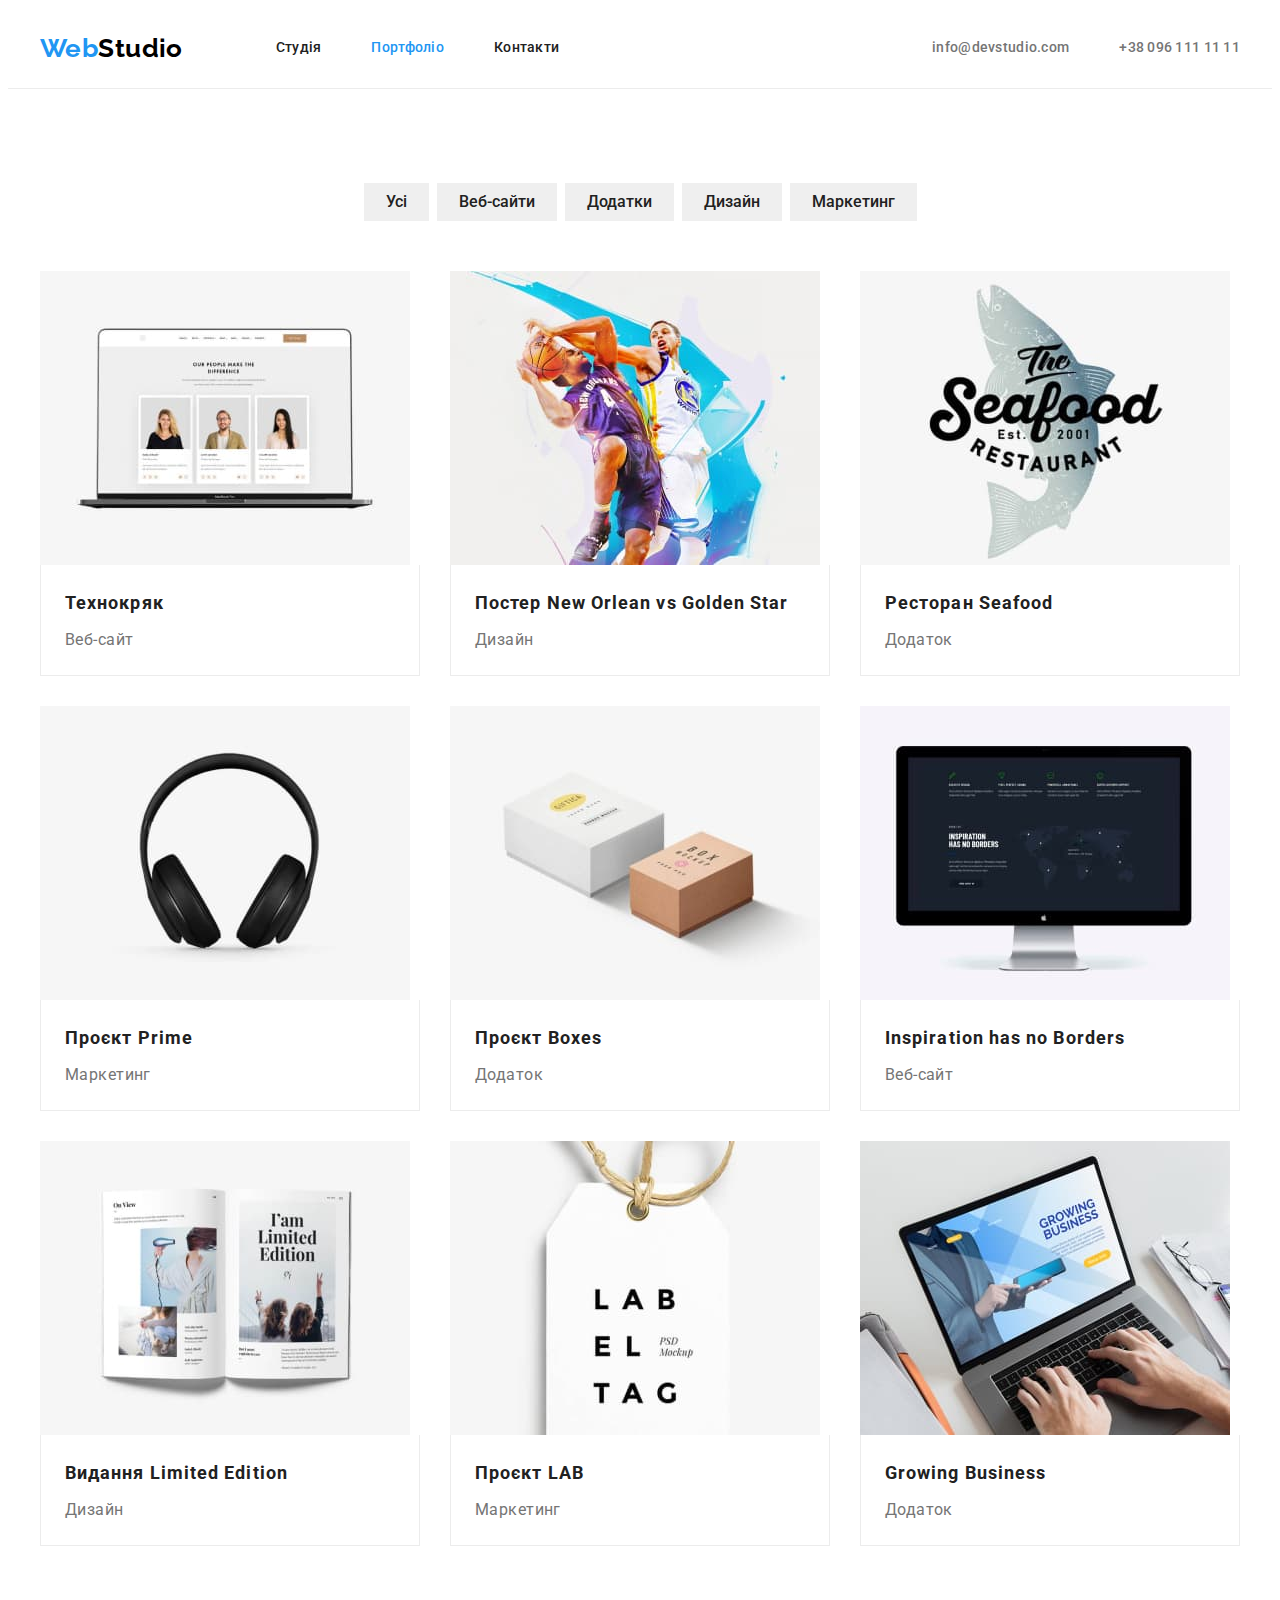
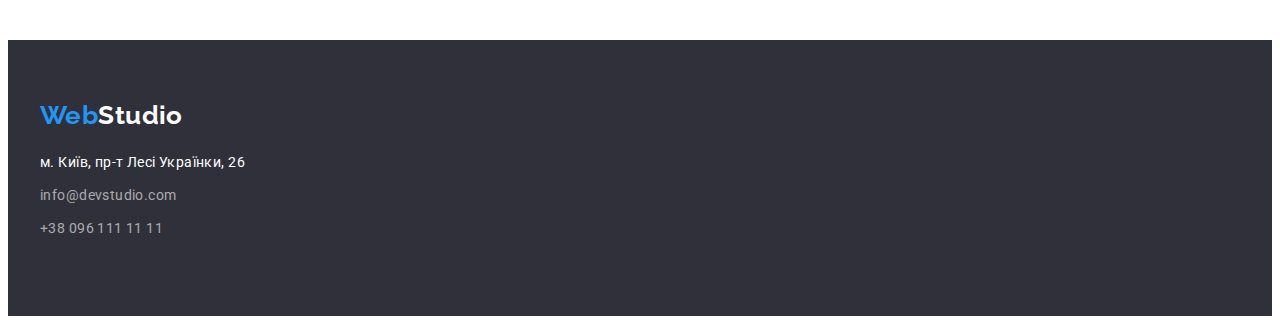
==== portfolio.html @ 0f4a8592 "додає файли попереднього проекту" ====
<!DOCTYPE html>
<html lang="uk">
  <head>
    <meta charset="UTF-8" />
    <meta http-equiv="X-UA-Compatible" content="IE=edge" />
    <meta name="viewport" content="width=device-width, initial-scale=1.0" />
    <title>Портфоліо</title>
    <link rel="preconnect" href="https://fonts.googleapis.com" />
    <link rel="preconnect" href="https://fonts.gstatic.com" crossorigin />
    <link
      href="https://fonts.googleapis.com/css2?family=Raleway:ital,wght@0,700;1,700&family=Roboto:wght@400;500;700;900&display=swap"
      rel="stylesheet"
    />
    <link
      rel="stylesheet"
      href="https://cdnjs.cloudflare.com/ajax/libs/modern-normalize/1.1.0/modern-normalize.min.css"
      integrity="sha512-wpPYUAdjBVSE4KJnH1VR1HeZfpl1ub8YT/NKx4PuQ5NmX2tKuGu6U/JRp5y+Y8XG2tV+wKQpNHVUX03MfMFn9Q=="
      crossorigin="anonymous"
      referrerpolicy="no-referrer"
    />
    <link rel="stylesheet" href="./css/styles.css" />
  </head>
  <body>
    <!-- HEADER -->
    <header class="headline">
      <div class="conteiner">
        <nav class="nav-logo">
          <a class="logo" href="./index.html"
            ><span class="logo-web">Web</span>Studio</a
          >
          <ul class="nav-head">
            <li>
              <a class="nav-stud" href="./index.html">Студія</a>
            </li>
            <li>
              <a class="nav-portf current" href="./portfolio.html">Портфоліо</a>
            </li>
            <li><a class="nav-cont" href="">Контакти</a></li>
          </ul>
        </nav>
        <ul class="contacts-head">
          <li>
            <a class="contacts-mailto" href="mailto:info@devstudio.com"
              >info@devstudio.com</a
            >
          </li>
          <li>
            <a class="contacts-tel" href="tel:+380961111111"
              >+38 096 111 11 11</a
            >
          </li>
        </ul>
      </div>
    </header>
    <!-- MAIN -->
    <main>
      <section class="section">
        <div class="conteiner">
          <h1 class="visually-hidden">Наші проекти</h1>
          <ul class="filter">
            <li class="filter-item">
              <button class="btn-projects" type="button">Усі</button>
            </li>
            <li class="filter-item">
              <button class="btn-projects" type="button">Веб-сайти</button>
            </li>
            <li class="filter-item">
              <button class="btn-projects" type="button">Додатки</button>
            </li>
            <li class="filter-item">
              <button class="btn-projects" type="button">Дизайн</button>
            </li>
            <li class="filter-item">
              <button class="btn-projects" type="button">Маркетинг</button>
            </li>
          </ul>
          <ul class="portfolio">
            <li class="portfolio-item">
              <img
                class="portfolio-img"
                src="./images/tehno.jpg"
                alt=""
                width="370"
                height="294"
              />
              <div class="portfolio-card">
                <h2 class="projects-head">Технокряк</h2>
                <p class="projects-text">Веб-сайт</p>
              </div>
            </li>
            <li class="portfolio-item">
              <img
                class="portfolio-img"
                src="./images/orlean.jpg"
                alt=""
                width="370"
                height="294"
              />
              <div class="portfolio-card">
                <h2 class="projects-head">Постер New Orlean vs Golden Star</h2>
                <p class="projects-text">Дизайн</p>
              </div>
            </li>
            <li class="portfolio-item">
              <img
                class="portfolio-img"
                src="./images/seafood.jpg"
                alt=""
                width="370"
                height="294"
              />
              <div class="portfolio-card">
                <h2 class="projects-head">Ресторан Seafood</h2>
                <p class="projects-text">Додаток</p>
              </div>
            </li>
            <li class="portfolio-item">
              <img
                class="portfolio-img"
                src="./images/prime.jpg"
                alt=""
                width="370"
                height="294"
              />
              <div class="portfolio-card">
                <h2 class="projects-head">Проєкт Prime</h2>
                <p class="projects-text">Маркетинг</p>
              </div>
            </li>
            <li class="portfolio-item">
              <img
                class="portfolio-img"
                src="./images/boxes.jpg"
                alt=""
                width="370"
                height="294"
              />
              <div class="portfolio-card">
                <h2 class="projects-head">Проєкт Boxes</h2>
                <p class="projects-text">Додаток</p>
              </div>
            </li>
            <li class="portfolio-item">
              <img
                class="portfolio-img"
                src="./images/borders.jpg"
                alt=""
                width="370"
                height="294"
              />
              <div class="portfolio-card">
                <h2 class="projects-head">Inspiration has no Borders</h2>
                <p class="projects-text">Веб-сайт</p>
              </div>
            </li>
            <li class="portfolio-item">
              <img
                class="portfolio-img"
                src="./images/limited.jpg"
                alt=""
                width="370"
                height="294"
              />
              <div class="portfolio-card">
                <h2 class="projects-head">Видання Limited Edition</h2>
                <p class="projects-text">Дизайн</p>
              </div>
            </li>
            <li class="portfolio-item">
              <img
                class="portfolio-img"
                src="./images/lab.jpg"
                alt=""
                width="370"
                height="294"
              />
              <div class="portfolio-card">
                <h2 class="projects-head">Проєкт LAB</h2>
                <p class="projects-text">Маркетинг</p>
              </div>
            </li>
            <li class="portfolio-item">
              <img
                class="portfolio-img"
                src="./images/growing.jpg"
                alt=""
                width="370"
                height="294"
              />
              <div class="portfolio-card">
                <h2 class="projects-head">Growing Business</h2>
                <p class="projects-text">Додаток</p>
              </div>
            </li>
          </ul>
        </div>
      </section>
    </main>
    <!-- FOOTER  -->
    <footer class="footer-line">
      <div class="conteiner">
        <a class="logo-footer" href="./index.html"
          ><span class="logo-web">Web</span>Studio</a
        >
        <address>
          <ul class="adres">
            <li class="adres-geo">м. Київ, пр-т Лесі Українки, 26</li>
            <li class="adres-mail">
              <a class="adres-mailto" href="mailto:info@devstudio.com"
                >info@devstudio.com</a
              >
            </li>
            <li class="adres-mytel">
              <a class="adres-tel" href="tel:+380961111111"
                >+38 096 111 11 11</a
              >
            </li>
          </ul>
        </address>
      </div>
    </footer>
  </body>
</html>
---- css/styles.css ----
/* ПАЛІТРА */
/* колір основного тексту: #212121  */
/* колір додаткового тексту: #757575 */
/* колір герої, футер(адреса+лого текст): #FFFFFF */
/* колір лого веб, ховер+фокус: #2196F3 */
/* колір лого текст хедер: #000000 */
/* інші кольори: white; #ECECEC; rgba(0, 0, 0, 0.15);
   #188CE8; #F5F4FA; rgba(0, 0, 0, 0.12); rgba(0, 0, 0, 0.14);
   rgba(0, 0, 0, 0.2); #2F303A; rgba(255, 255, 255, 0.6); rgba(0, 0, 0, 0.1);
   #EEEEEE; rgba(0, 0, 0, 0.08);*/

:root {
  --text-color: #212121;
  --additional-text: #757575;
  --hero-footer: #ffffff;
  --web-hover-fokus: #2196f3;
  --color-logo-hed: #000000;
  --body-background-color: white;
  --headline-border-bottom: #ececec;
  --hero-footer-background: #2f303a;
  --caption-btn-box-sadow: rgba(0, 0, 0, 0.15);
  --caption-btn-h-f: #188ce8;
  --team-background: #f5f4fa;
  --team-bth-p-box-shadow: rgba(0, 0, 0, 0.12);
  --team-box-shadow-two: rgba(0, 0, 0, 0.14);
  --team-box-shadow-three: rgba(0, 0, 0, 0.2);
  --adres-m-t-color: rgba(255, 255, 255, 0.6);
  --btn-p-box-shadow-one: rgba(0, 0, 0, 0.1);
  --btn-p-box-shadow-two: rgba(0, 0, 0, 0.08);
  --container-project-border: #eeeeee;
  --ul-class-gap: 30px;
  --filter-gap: 8px;
}
/* HIDDEN */
.visually-hidden {
  position: absolute;
  white-space: nowrap;
  width: 1px;
  height: 1px;
  overflow: hidden;
  border: 0;
  padding: 0;
  clip: rect(0 0 0 0);
  clip-path: inset(50%);
  margin: -1px;
}
/* INDEX */
body {
  font-family: "Roboto", "Raleway", sans-serif;
  color: var(--text-color);
  background-color: var(--body-background-color);
  font-size: 14px;
  letter-spacing: 0.03em;
}
.conteiner {
  width: 1200px;
  padding-right: 15px;
  padding-left: 15px;
  margin-right: auto;
  margin-left: auto;
}
.section {
  padding: 94px 0;
}
h1,
h2,
h3,
p {
  margin: 0;
}
img {
  display: block;
  max-width: 100%;
  height: auto;
}
a {
  text-decoration: none;
}
ul {
  list-style-type: none;
}
address {
  font-style: normal;
}
/* HEADER */
.logo {
  font-family: "Raleway";
  font-weight: 700;
  font-size: 26px;
  line-height: 1.19;
  color: var(--color-logo-hed);
  margin-right: 93px;
}
.logo-web {
  font-family: "Raleway";
  font-weight: 700;
  font-size: 26px;
  line-height: 1.19px;
  color: var(--web-hover-fokus);
}
.headline .conteiner {
  display: flex;
  align-content: center;
}
.nav-logo {
  display: flex;
  justify-content: flex-start;
  align-items: center;
}
.nav-head {
  display: flex;
  margin-top: 0;
  margin-bottom: 0;
  padding-left: 0;
}
.nav-head li:not(:first-child) {
  margin-left: 50px;
}
.contacts-head {
  display: flex;
  margin-left: auto;
  margin-top: 0;
  margin-bottom: 0;
  padding-left: 0;
}
.contacts-head li:not(:first-child) {
  margin-left: 50px;
}
.nav-stud,
.nav-portf,
.nav-cont {
  display: block;
  font-weight: 500;
  line-height: 1.14;
  letter-spacing: 0.02em;
  color: var(--text-color);
  padding: 32px 0;
}
.nav-stud:hover,
.nav-stud:focus {
  color: var(--web-hover-fokus);
}
.nav-portf:hover,
.nav-portf:focus {
  color: var(--web-hover-fokus);
}
.nav-cont:hover,
.nav-cont:focus {
  color: var(--web-hover-fokus);
}
.nav-head .current {
  color: var(--web-hover-fokus);
}

.contacts-mailto {
  display: block;
  font-weight: 500;
  line-height: 1.14;
  letter-spacing: 0.02em;
  color: var(--additional-text);
  padding: 32px 0;
}
.contacts-mailto:hover,
.contacts-mailto:focus {
  color: var(--web-hover-fokus);
}
.contacts-tel {
  display: block;
  font-weight: 500;
  line-height: 1.14;
  letter-spacing: 0.02em;
  color: var(--additional-text);
  padding: 32px 0;
}
.contacts-tel:hover,
.contacts-tel:focus {
  color: var(--web-hover-fokus);
}
.headline {
  border-bottom: 1px solid var(--headline-border-bottom);
}
/* MAIN */
/* HERO */
.hero {
  background: var(--hero-footer-background);
  text-align: center;
  padding: 200px 0;
}
.title-hero {
  font-weight: 900;
  font-size: 44px;
  line-height: 1.36;
  letter-spacing: 0.06em;
  text-transform: uppercase;
  color: var(--hero-footer);
  margin-bottom: 30px;
}
.caption-btn {
  padding: 10px 32px;
  font-family: "Roboto";
  font-weight: 700;
  font-size: 16px;
  line-height: 1.88;
  letter-spacing: 0.06em;
  color: var(--hero-footer);
  background: var(--caption-btn-h-f);
  box-shadow: 0px 4px 4px var(--caption-btn-box-sadow);
  border-radius: 4px;
  cursor: pointer;
  border: none;
}
.caption-btn:hover,
.caption-btn:focus {
  background: var(--web-hover-fokus);
}
/* OFFER */
.conteiner .offer {
  display: flex;
  margin: 0;
  padding: 0;
  list-style: none;
  margin-left: calc(-1 * var(--ul-class-gap));
}
.offer-item {
  flex-basis: calc(100% / 4 - var(--ul-class-gap));
  margin-left: var(--ul-class-gap);
}

.offer-title {
  font-weight: 700;
  font-size: 16px;
  line-height: 1.14;
  text-transform: uppercase;
  color: var(--text-color);
  margin-bottom: 10px;
}
.offer-text {
  line-height: 1.71;
  color: var(--additional-text);
}
/* JOB */
.job {
  padding-top: 0;
}
.job-title {
  font-weight: 700;
  font-size: 36px;
  line-height: 1.17;
  text-align: center;
  color: var(--text-color);
  margin-bottom: 50px;
}
.job-box {
  display: flex;
  justify-content: space-around;
  margin: 0;
  padding: 0;
  list-style: none;
  margin-left: calc(-1 * var(--ul-class-gap));
}
.job-box li {
  flex-basis: calc(100% / 3 - var(--ul-class-gap));
  margin-left: var(--ul-class-gap);
}
/* TEAM */
.team {
  background: var(--team-background);
}
.team-conteiner {
  display: flex;
  margin: 0;
  padding: 0;
  list-style: none;
  margin-left: calc(-1 * var(--ul-class-gap));
}
.team-conteiner li {
  flex-basis: calc(100% / 4 - var(--ul-class-gap));
  margin-left: var(--ul-class-gap);
}

.team-box {
  background: var(--hero-footer);
  box-shadow: 0px 1px 3px var(--team-bth-p-box-shadow),
    0px 1px 1px var(--team-box-shadow-two),
    0px 2px 1px var(--team-box-shadow-three);
  border-radius: 0px 0px 4px 4px;
}
.team-box img {
  margin-bottom: 30px;
}
.team-title {
  font-weight: 700;
  font-size: 36px;
  line-height: 1.17;
  text-align: center;
  color: var(--text-color);
  margin-bottom: 50px;
}
.team-cap {
  font-weight: 500;
  font-size: 16px;
  line-height: 1.36;
  text-align: center;
  color: var(--text-color);
  margin-bottom: 10px;
}
.team-text {
  font-size: 16px;
  line-height: 1.36;
  text-align: center;
  color: var(--additional-text);
  padding-bottom: 30px;
}
/* FOOTER */
footer {
  background: var(--hero-footer-background);
}
.logo-footer {
  display: block;
  font-family: "Raleway";
  font-weight: 700;
  font-size: 26px;
  line-height: 1.19;
  color: var(--hero-footer);
  padding-top: 60px;
  margin-bottom: 20px;
}
.adres-geo {
  line-height: 1.71;
  color: var(--hero-footer);
  margin-bottom: 9px;
}
.adres {
  padding-left: 0;
}
.adres-geo:hover,
.adres-geo:focus {
  color: var(--web-hover-fokus);
}
.adres-mailto {
  line-height: 1.71;
  color: var(--adres-m-t-color);
}
.adres-mail {
  margin-bottom: 9px;
}
.adres-mailto:hover,
.adres-mailto:focus {
  color: var(--web-hover-fokus);
}
.adres-tel {
  line-height: 1.71;
  color: var(--adres-m-t-color);
}
.adres-tel:hover,
.adres-tel:focus {
  color: var(--web-hover-fokus);
}
.adres-mytel {
  padding-bottom: 60px;
}
.footer-line {
  border-bottom: 1px solid var(--hero-footer-background);
}
/* PORTFOLIO */
/* PROJECTS */
.btn-projects {
  padding: 6px 22px;
  font-family: "Roboto";
  font-weight: 500;
  font-size: 16px;
  line-height: 1.63;
  text-align: center;
  color: var(--text-color);
  cursor: pointer;
  border: transparent;
}
.btn-projects:hover,
.btn-projects:focus {
  background: var(--web-hover-fokus);
  box-shadow: 0px 3px 1px var(--btn-p-box-shadow-one),
    0px 1px 2px var(--btn-p-box-shadow-two),
    0px 2px 2px var(--team-bth-p-box-shadow);
  border-radius: 4px;
  color: var(--hero-footer);
}
.filter {
  display: flex;
  justify-content: center;
  margin: 0;
  padding: 0;
  list-style: none;
  margin-left: calc(-1 * var(--filter-gap));
}
.filter-item {
  margin-left: var(--filter-gap);
  margin-bottom: 50px;
}

.portfolio {
  display: flex;
  flex-wrap: wrap;
  margin: 0;
  padding: 0;
  list-style: none;
  margin-left: calc(-1 * var(--ul-class-gap));
  margin-bottom: calc(-1 * var(--ul-class-gap));
}

.portfolio-item {
  flex-basis: calc(100% / 3 - var(--ul-class-gap));
  margin-left: var(--ul-class-gap);
  margin-bottom: var(--ul-class-gap);
  align-content: center;
}

.portfolio-card {
  padding: 20px 24px 0 24px;
  border-right: 1px solid var(--headline-border-bottom);
  border-bottom: 1px solid var(--headline-border-bottom);
  border-left: 1px solid var(--headline-border-bottom);
}
.projects-head {
  font-weight: 700;
  font-size: 18px;
  line-height: 2;
  letter-spacing: 0.06em;
  color: var(--text-color);
  margin-bottom: 4px;
}
.projects-text {
  font-size: 16px;
  line-height: 1.88;
  color: var(--additional-text);
  padding-bottom: 20px;
}
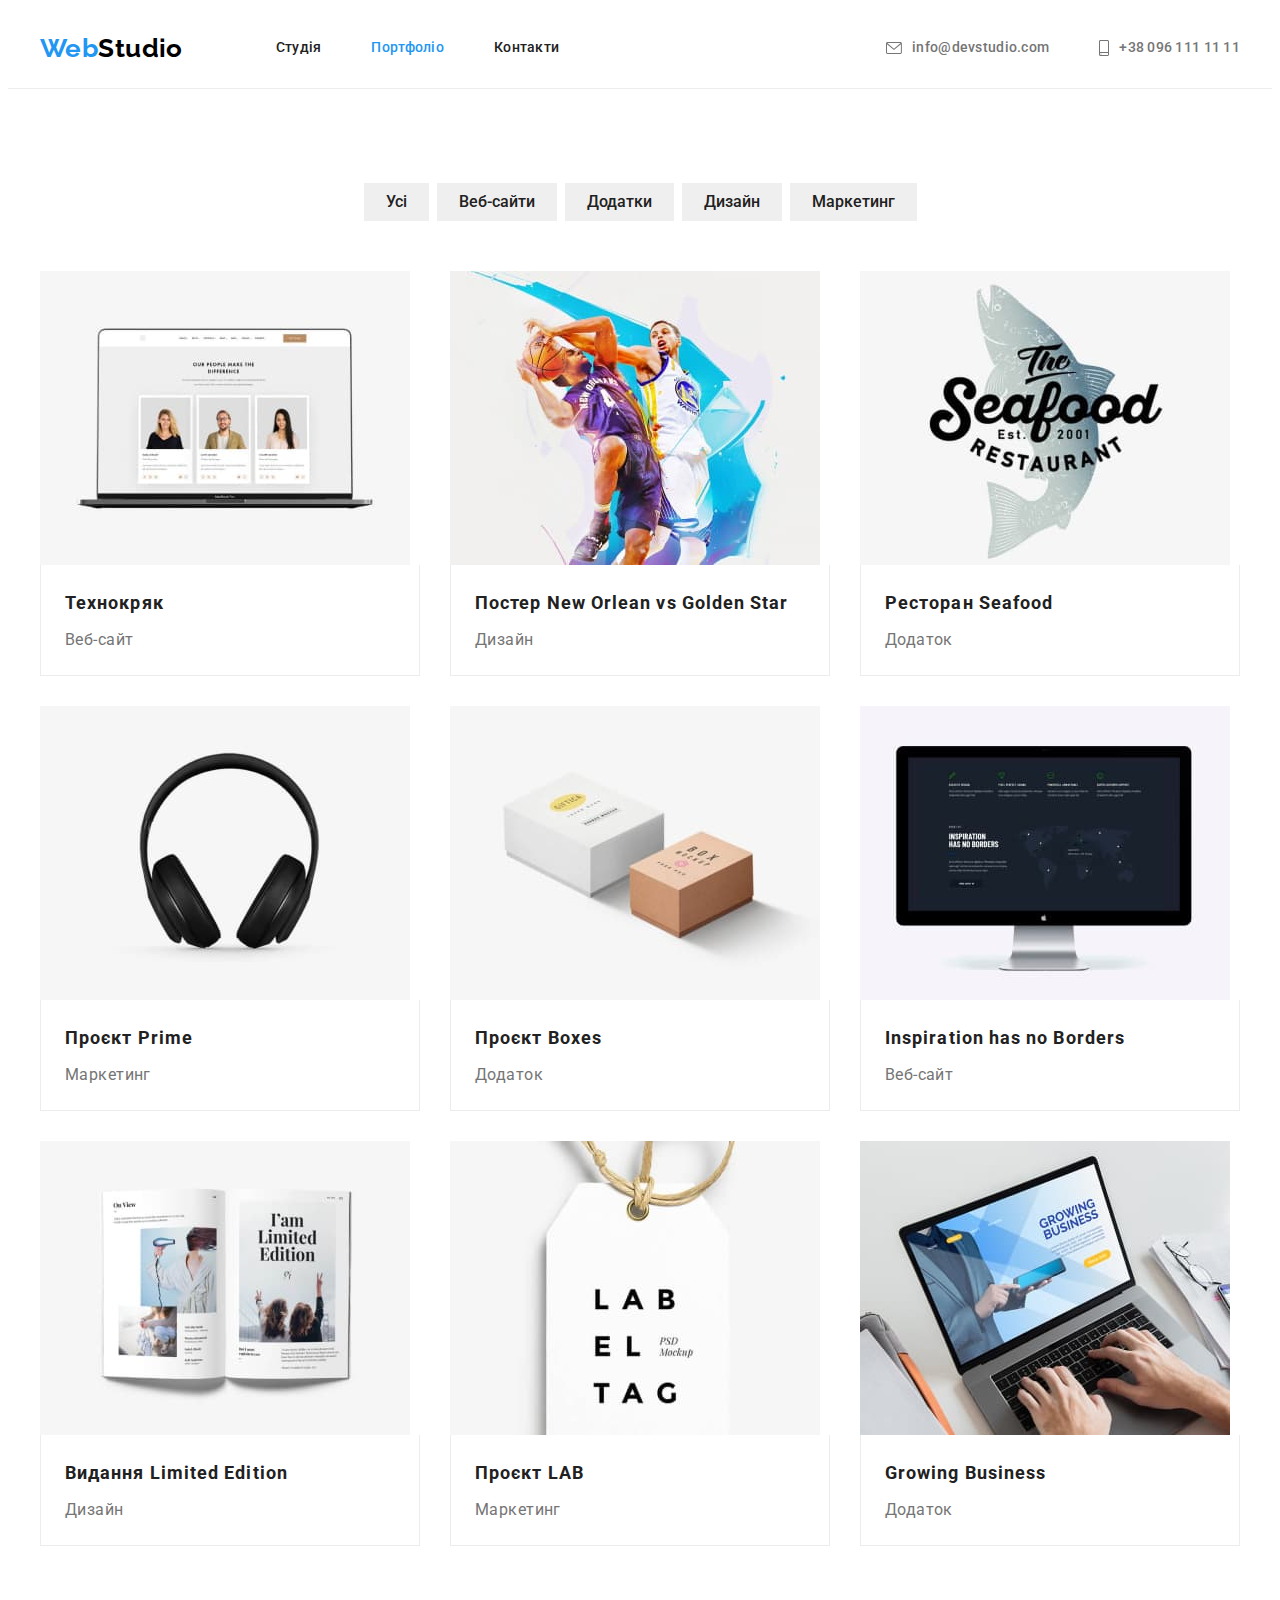
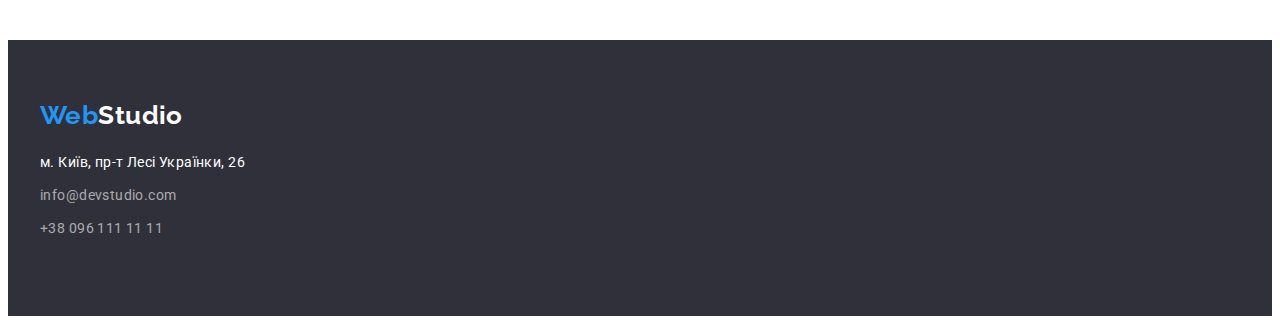
==== commit 2d527918: "додає розділи у мейн і футер" ====
--- a/portfolio.html
+++ b/portfolio.html
@@ -40,14 +40,24 @@
         </nav>
         <ul class="contacts-head">
           <li>
-            <a class="contacts-mailto" href="mailto:info@devstudio.com"
-              >info@devstudio.com</a
-            >
+            <div class="contacts-icon">
+              <svg class="svg-icon" width="16" height="12">
+                <use href="./images/icons.svg#envelope"></use>
+              </svg>
+              <a class="contacts-mailto" href="mailto:info@devstudio.com"
+                >info@devstudio.com</a
+              >
+            </div>
           </li>
           <li>
-            <a class="contacts-tel" href="tel:+380961111111"
-              >+38 096 111 11 11</a
-            >
+            <div class="contacts-icon">
+              <svg class="svg-icon" width="10" height="16">
+                <use href="./images/icons.svg#smartphone"></use>
+              </svg>
+              <a class="contacts-tel" href="tel:+380961111111"
+                >+38 096 111 11 11</a
+              >
+            </div>
           </li>
         </ul>
       </div>
--- a/css/styles.css
+++ b/css/styles.css
@@ -126,6 +126,20 @@
 .contacts-head li:not(:first-child) {
   margin-left: 50px;
 }
+.contacts-icon {
+  display: flex;
+  align-items: center;
+  margin-top: 0;
+  margin-bottom: 0;
+  padding-left: 0;
+}
+.svg-icon {
+  fill: #757575;
+}
+/* .svg-icon:hover,
+.svg-icon:focus {
+  fill: #2196F3;;
+}  не работает!!!!!!!!!!!!!!!!!!!!!!!!!!!!!!!!!*/
 .nav-stud,
 .nav-portf,
 .nav-cont {
@@ -154,11 +168,13 @@
 
 .contacts-mailto {
   display: block;
+  align-self: center;
   font-weight: 500;
   line-height: 1.14;
   letter-spacing: 0.02em;
   color: var(--additional-text);
   padding: 32px 0;
+  margin-left: 10px;
 }
 .contacts-mailto:hover,
 .contacts-mailto:focus {
@@ -166,11 +182,13 @@
 }
 .contacts-tel {
   display: block;
+  align-self: center;
   font-weight: 500;
   line-height: 1.14;
   letter-spacing: 0.02em;
   color: var(--additional-text);
   padding: 32px 0;
+  margin-left: 10px;
 }
 .contacts-tel:hover,
 .contacts-tel:focus {
@@ -182,10 +200,19 @@
 /* MAIN */
 /* HERO */
 .hero {
-  background: var(--hero-footer-background);
+  width: 1600px;
+  margin-right: auto;
+  margin-left: auto;
+  background-image: linear-gradient(
+      rgba(47, 48, 58, 0.4),
+      rgba(47, 48, 58, 0.4)
+    ),
+    url(../images/bghero.jpeg);
+  background-repeat: no-repeat;
   text-align: center;
   padding: 200px 0;
 }
+
 .title-hero {
   font-weight: 900;
   font-size: 44px;
@@ -311,6 +338,10 @@
   color: var(--additional-text);
   padding-bottom: 30px;
 }
+/* clients */
+
+
+
 /* FOOTER */
 footer {
   background: var(--hero-footer-background);
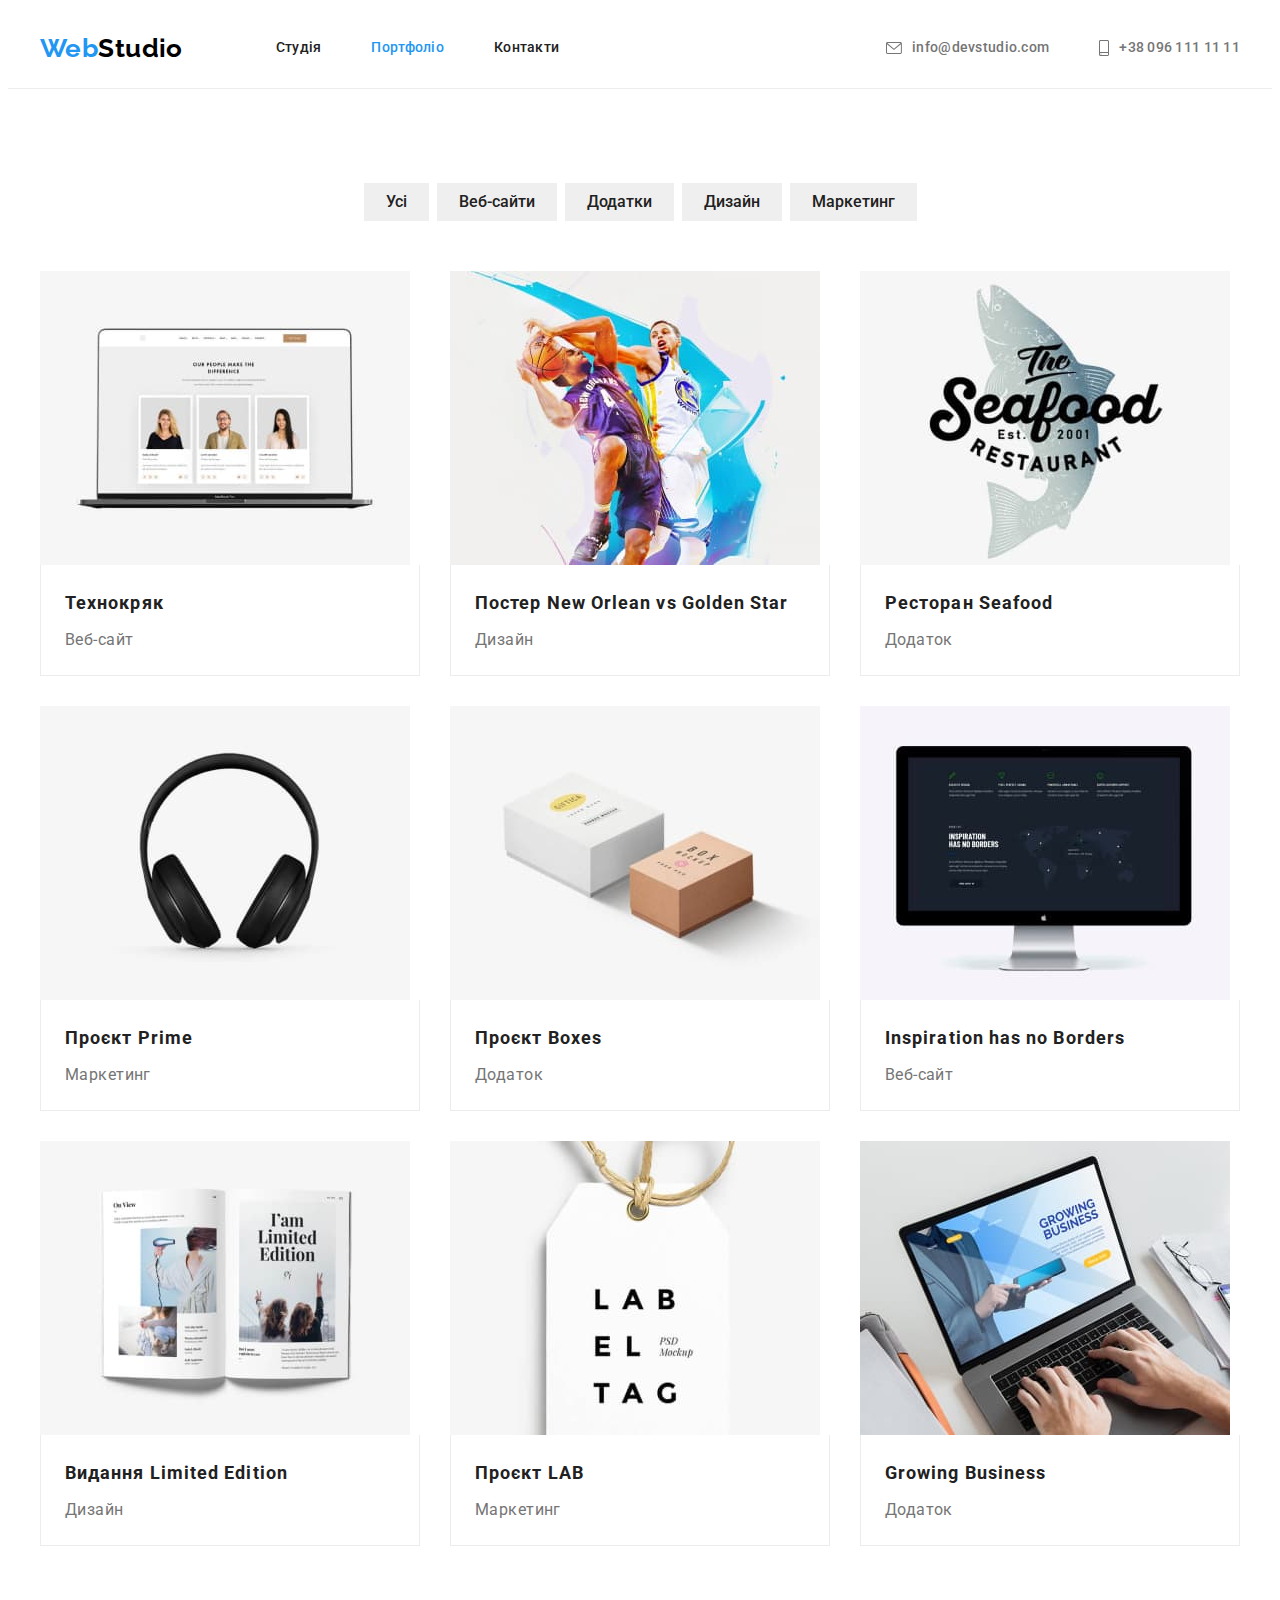
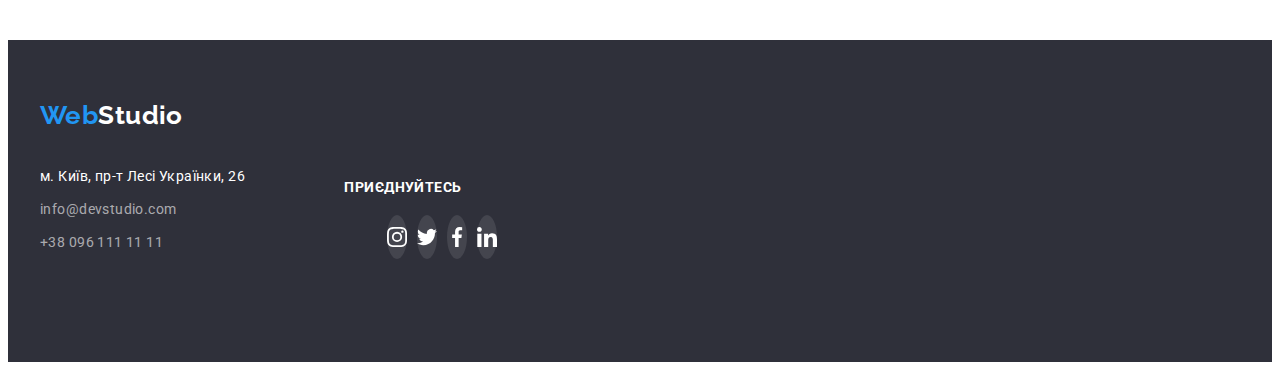
==== commit cb8f6f0e: "додає стилі портфоліо" ====
--- a/portfolio.html
+++ b/portfolio.html
@@ -84,123 +84,144 @@
               <button class="btn-projects" type="button">Маркетинг</button>
             </li>
           </ul>
+
           <ul class="portfolio">
             <li class="portfolio-item">
-              <img
-                class="portfolio-img"
-                src="./images/tehno.jpg"
-                alt=""
-                width="370"
-                height="294"
-              />
-              <div class="portfolio-card">
-                <h2 class="projects-head">Технокряк</h2>
-                <p class="projects-text">Веб-сайт</p>
-              </div>
-            </li>
-            <li class="portfolio-item">
-              <img
-                class="portfolio-img"
-                src="./images/orlean.jpg"
-                alt=""
-                width="370"
-                height="294"
-              />
-              <div class="portfolio-card">
-                <h2 class="projects-head">Постер New Orlean vs Golden Star</h2>
-                <p class="projects-text">Дизайн</p>
-              </div>
-            </li>
-            <li class="portfolio-item">
-              <img
-                class="portfolio-img"
-                src="./images/seafood.jpg"
-                alt=""
-                width="370"
-                height="294"
-              />
-              <div class="portfolio-card">
-                <h2 class="projects-head">Ресторан Seafood</h2>
-                <p class="projects-text">Додаток</p>
-              </div>
-            </li>
-            <li class="portfolio-item">
-              <img
-                class="portfolio-img"
-                src="./images/prime.jpg"
-                alt=""
-                width="370"
-                height="294"
-              />
-              <div class="portfolio-card">
-                <h2 class="projects-head">Проєкт Prime</h2>
-                <p class="projects-text">Маркетинг</p>
-              </div>
-            </li>
-            <li class="portfolio-item">
-              <img
-                class="portfolio-img"
-                src="./images/boxes.jpg"
-                alt=""
-                width="370"
-                height="294"
-              />
-              <div class="portfolio-card">
-                <h2 class="projects-head">Проєкт Boxes</h2>
-                <p class="projects-text">Додаток</p>
-              </div>
-            </li>
-            <li class="portfolio-item">
-              <img
-                class="portfolio-img"
-                src="./images/borders.jpg"
-                alt=""
-                width="370"
-                height="294"
-              />
-              <div class="portfolio-card">
-                <h2 class="projects-head">Inspiration has no Borders</h2>
-                <p class="projects-text">Веб-сайт</p>
-              </div>
-            </li>
-            <li class="portfolio-item">
-              <img
-                class="portfolio-img"
-                src="./images/limited.jpg"
-                alt=""
-                width="370"
-                height="294"
-              />
-              <div class="portfolio-card">
-                <h2 class="projects-head">Видання Limited Edition</h2>
-                <p class="projects-text">Дизайн</p>
-              </div>
-            </li>
-            <li class="portfolio-item">
-              <img
-                class="portfolio-img"
-                src="./images/lab.jpg"
-                alt=""
-                width="370"
-                height="294"
-              />
-              <div class="portfolio-card">
-                <h2 class="projects-head">Проєкт LAB</h2>
-                <p class="projects-text">Маркетинг</p>
-              </div>
-            </li>
-            <li class="portfolio-item">
-              <img
-                class="portfolio-img"
-                src="./images/growing.jpg"
-                alt=""
-                width="370"
-                height="294"
-              />
-              <div class="portfolio-card">
-                <h2 class="projects-head">Growing Business</h2>
-                <p class="projects-text">Додаток</p>
-              </div>
+              <a class="portfolio-link" href=""
+                ><img
+                  class="portfolio-img"
+                  src="./images/tehno.jpg"
+                  alt=""
+                  width="370"
+                  height="294"
+                />
+                <div class="portfolio-card">
+                  <h2 class="projects-head">Технокряк</h2>
+                  <p class="projects-text">Веб-сайт</p>
+                </div>
+              </a>
+            </li>
+            <li class="portfolio-item">
+              <a class="portfolio-link" href="">
+                <img
+                  class="portfolio-img"
+                  src="./images/orlean.jpg"
+                  alt=""
+                  width="370"
+                  height="294"
+                />
+                <div class="portfolio-card">
+                  <h2 class="projects-head">
+                    Постер New Orlean vs Golden Star
+                  </h2>
+                  <p class="projects-text">Дизайн</p>
+                </div>
+              </a>
+            </li>
+            <li class="portfolio-item">
+              <a class="portfolio-link" href="">
+                <img
+                  class="portfolio-img"
+                  src="./images/seafood.jpg"
+                  alt=""
+                  width="370"
+                  height="294"
+                />
+                <div class="portfolio-card">
+                  <h2 class="projects-head">Ресторан Seafood</h2>
+                  <p class="projects-text">Додаток</p>
+                </div></a
+              >
+            </li>
+            <li class="portfolio-item">
+              <a class="portfolio-link" href="">
+                <img
+                  class="portfolio-img"
+                  src="./images/prime.jpg"
+                  alt=""
+                  width="370"
+                  height="294"
+                />
+                <div class="portfolio-card">
+                  <h2 class="projects-head">Проєкт Prime</h2>
+                  <p class="projects-text">Маркетинг</p>
+                </div></a
+              >
+            </li>
+            <li class="portfolio-item">
+              <a class="portfolio-link" href="">
+                <img
+                  class="portfolio-img"
+                  src="./images/boxes.jpg"
+                  alt=""
+                  width="370"
+                  height="294"
+                />
+                <div class="portfolio-card">
+                  <h2 class="projects-head">Проєкт Boxes</h2>
+                  <p class="projects-text">Додаток</p>
+                </div></a
+              >
+            </li>
+            <li class="portfolio-item">
+              <a class="portfolio-link" href="">
+                <img
+                  class="portfolio-img"
+                  src="./images/borders.jpg"
+                  alt=""
+                  width="370"
+                  height="294"
+                />
+                <div class="portfolio-card">
+                  <h2 class="projects-head">Inspiration has no Borders</h2>
+                  <p class="projects-text">Веб-сайт</p>
+                </div></a
+              >
+            </li>
+            <li class="portfolio-item">
+              <a class="portfolio-link" href="">
+                <img
+                  class="portfolio-img"
+                  src="./images/limited.jpg"
+                  alt=""
+                  width="370"
+                  height="294"
+                />
+                <div class="portfolio-card">
+                  <h2 class="projects-head">Видання Limited Edition</h2>
+                  <p class="projects-text">Дизайн</p>
+                </div></a
+              >
+            </li>
+            <li class="portfolio-item">
+              <a class="portfolio-link" href="">
+                <img
+                  class="portfolio-img"
+                  src="./images/lab.jpg"
+                  alt=""
+                  width="370"
+                  height="294"
+                />
+                <div class="portfolio-card">
+                  <h2 class="projects-head">Проєкт LAB</h2>
+                  <p class="projects-text">Маркетинг</p>
+                </div></a
+              >
+            </li>
+            <li class="portfolio-item">
+              <a class="portfolio-link" href="">
+                <img
+                  class="portfolio-img"
+                  src="./images/growing.jpg"
+                  alt=""
+                  width="370"
+                  height="294"
+                />
+                <div class="portfolio-card">
+                  <h2 class="projects-head">Growing Business</h2>
+                  <p class="projects-text">Додаток</p>
+                </div></a
+              >
             </li>
           </ul>
         </div>
@@ -208,25 +229,61 @@
     </main>
     <!-- FOOTER  -->
     <footer class="footer-line">
-      <div class="conteiner">
-        <a class="logo-footer" href="./index.html"
-          ><span class="logo-web">Web</span>Studio</a
-        >
-        <address>
-          <ul class="adres">
-            <li class="adres-geo">м. Київ, пр-т Лесі Українки, 26</li>
-            <li class="adres-mail">
-              <a class="adres-mailto" href="mailto:info@devstudio.com"
-                >info@devstudio.com</a
-              >
-            </li>
-            <li class="adres-mytel">
-              <a class="adres-tel" href="tel:+380961111111"
-                >+38 096 111 11 11</a
-              >
-            </li>
-          </ul>
-        </address>
+      <div class="conteiner adres-joinin">
+        <div class="adres-box">
+          <a class="logo-footer" href="./index.html"
+            ><span class="logo-web">Web</span>Studio</a
+          >
+          <address class="adres-contacs">
+            <ul class="adres">
+              <li class="adres-geo">м. Київ, пр-т Лесі Українки, 26</li>
+              <li class="adres-mail">
+                <a class="adres-mailto" href="mailto:info@devstudio.com"
+                  >info@devstudio.com</a
+                >
+              </li>
+              <li class="adres-mytel">
+                <a class="adres-tel" href="tel:+380961111111"
+                  >+38 096 111 11 11</a
+                >
+              </li>
+            </ul>
+          </address>
+        </div>
+
+        <div class="joinin-box">
+          <h2 class="joinin-title">приєднуйтесь</h2>
+          <ul class="joinin-list">
+            <li class="joinin-item">
+              <a class="link-icon" href="">
+                <svg class="svg-icon" width="20" height="20">
+                  <use href="./images/icons.svg#instagram-1"></use>
+                </svg>
+              </a>
+            </li>
+            <li class="joinin-item">
+              <a class="link-icon" href="">
+                <svg class="svg-icon" width="20" height="20">
+                  <use href="./images/icons.svg#twitter-1"></use>
+                </svg>
+              </a>
+            </li>
+            <li class="joinin-item">
+              <a class="link-icon" href="">
+                <svg class="svg-icon" width="20" height="20">
+                  <use href="./images/icons.svg#facebook-1"></use>
+                </svg>
+              </a>
+            </li>
+            <li class="joinin-item">
+              <a class="link-icon" href="">
+                <svg class="svg-icon" width="20" height="20">
+                  <use href="./images/icons.svg#linkedin-1"></use>
+                </svg>
+              </a>
+            </li>
+          </ul>
+        </div>
       </div>
     </footer>
   </body>
--- a/css/styles.css
+++ b/css/styles.css
@@ -136,10 +136,11 @@
 .svg-icon {
   fill: #757575;
 }
-/* .svg-icon:hover,
+
+.svg-icon:hover,
 .svg-icon:focus {
-  fill: #2196F3;;
-}  не работает!!!!!!!!!!!!!!!!!!!!!!!!!!!!!!!!!*/
+  fill: #2196f3;
+}
 .nav-stud,
 .nav-portf,
 .nav-cont {
@@ -200,7 +201,11 @@
 /* MAIN */
 /* HERO */
 .hero {
-  width: 1600px;
+  background: var(--hero-footer-background);
+  text-align: center;
+  padding: 200px 0;
+  max-width: 1600px;
+  min-height: 600px;
   margin-right: auto;
   margin-left: auto;
   background-image: linear-gradient(
@@ -209,8 +214,8 @@
     ),
     url(../images/bghero.jpeg);
   background-repeat: no-repeat;
-  text-align: center;
-  padding: 200px 0;
+  background-size: cover;
+  background-position: center;
 }
 
 .title-hero {
@@ -248,6 +253,13 @@
   list-style: none;
   margin-left: calc(-1 * var(--ul-class-gap));
 }
+.offer-icon {
+  justify-content: center;
+  background: #f5f4fa;
+  border-radius: 4px;
+  padding: 25px 100px;
+  margin-bottom: 55px;
+}
 .offer-item {
   flex-basis: calc(100% / 4 - var(--ul-class-gap));
   margin-left: var(--ul-class-gap);
@@ -292,6 +304,14 @@
 /* TEAM */
 .team {
   background: var(--team-background);
+}
+.team-title {
+  font-weight: 700;
+  font-size: 36px;
+  line-height: 1.17;
+  text-align: center;
+  color: var(--text-color);
+  margin-bottom: 50px;
 }
 .team-conteiner {
   display: flex;
@@ -315,14 +335,7 @@
 .team-box img {
   margin-bottom: 30px;
 }
-.team-title {
-  font-weight: 700;
-  font-size: 36px;
-  line-height: 1.17;
-  text-align: center;
-  color: var(--text-color);
-  margin-bottom: 50px;
-}
+
 .team-cap {
   font-weight: 500;
   font-size: 16px;
@@ -336,23 +349,94 @@
   line-height: 1.36;
   text-align: center;
   color: var(--additional-text);
+  margin-bottom: 16px;
+}
+.team-social {
+  display: flex;
+  justify-content: center;
+  margin: 0;
+  padding: 0;
   padding-bottom: 30px;
 }
+.team-social .social-item {
+  flex-basis: calc((100%-30px) / 4);
+  max-width: 44px;
+  min-height: 44px;
+  margin-left: 0;
+  margin-right: 10px;
+}
+
+.team-social .link-icon {
+  width: 100%;
+  height: 100%;
+  display: flex;
+  align-items: center;
+  justify-content: center;
+  border-radius: 50%;
+  color: #afb1b8;
+  background: #ffffff;
+}
+.link-icon:hover,
+.link-icon:focus {
+  background: #2196f3;
+  color: #ffffff;
+}
+.team-social .svg-icon {
+  fill: currentColor;
+}
 /* clients */
-
-
-
+.clients-title {
+  font-family: "Roboto";
+  font-style: normal;
+  font-weight: 700;
+  font-size: 36px;
+  line-height: 42px;
+  text-align: center;
+  letter-spacing: 0.03em;
+
+  color: #212121;
+  margin-bottom: 50px;
+}
+.clients-list {
+  display: flex;
+  margin: 0;
+  padding: 0;
+  list-style: none;
+  justify-content: center;
+  margin-left: calc(-1 * var(--ul-class-gap));
+}
+.clients-item {
+  flex-basis: calc(100% / 6 - var(--ul-class-gap));
+  margin-left: var(--ul-class-gap);
+  box-sizing: border-box;
+  justify-content: center;
+  border: 1px solid #afb1b8;
+  border-radius: 4px;
+}
+.clients-box {
+  width: 100%;
+  height: 100%;
+  display: flex;
+  padding: 16px 32px;
+  justify-content: center;
+  align-items: center;
+}
 /* FOOTER */
 footer {
   background: var(--hero-footer-background);
 }
+.footer-line {
+  border-bottom: 1px solid var(--hero-footer-background);
+}
 .logo-footer {
-  display: block;
+  display: inline-block;
   font-family: "Raleway";
   font-weight: 700;
   font-size: 26px;
   line-height: 1.19;
   color: var(--hero-footer);
+  padding: 0;
+  margin: 0;
   padding-top: 60px;
   margin-bottom: 20px;
 }
@@ -390,8 +474,69 @@
 .adres-mytel {
   padding-bottom: 60px;
 }
-.footer-line {
-  border-bottom: 1px solid var(--hero-footer-background);
+.conteiner .adres-joinin {
+  display: flex;
+  margin: 0;
+  padding: 0;
+}
+.conteiner .adres-box {
+  display: inline-block;
+  width: 231px;
+  margin: 0;
+  padding: 0;
+  margin-right: 70px;
+}
+.conteiner .joinin-box {
+  display: inline-block;
+  width: 206px;
+  margin: 0;
+  padding: 0;
+}
+
+.joinin-title {
+  font-family: "Roboto";
+  font-style: normal;
+  font-weight: 700;
+  font-size: 14px;
+  line-height: 16px;
+  letter-spacing: 0.03em;
+  text-transform: uppercase;
+  padding-top: 70px;
+  color: #ffffff;
+  margin-bottom: 20px;
+}
+.joinin-box .joinin-list {
+  display: flex;
+  justify-content: center;
+  margin: 0;
+  padding: 0;
+  padding-bottom: 102px;
+}
+.joinin-list .joinin-item {
+  flex-basis: calc((100%-30px) / 4);
+  max-width: 44px;
+  min-height: 44px;
+  margin-left: 0;
+  margin-right: 10px;
+}
+
+.joinin-list .link-icon {
+  width: 100%;
+  height: 100%;
+  display: flex;
+  align-items: center;
+  justify-content: center;
+  border-radius: 50%;
+  color: #ffffff;
+  background: rgba(255, 255, 255, 0.1);
+}
+.link-icon:hover,
+.link-icon:focus {
+  background: #2196f3;
+  color: #ffffff;
+}
+.joinin-list .svg-icon {
+  fill: currentColor;
 }
 /* PORTFOLIO */
 /* PROJECTS */
@@ -465,3 +610,12 @@
   color: var(--additional-text);
   padding-bottom: 20px;
 }
+
+.portfolio-item .portfolio-link:hover,
+.portfolio-item .portfolio-link:focus {
+  box-sizing: border-box;
+  background: #ffffff;
+  border: 1px solid #eeeeee;
+  box-shadow: 0px 1px 1px rgba(0, 0, 0, 0.12), 0px 4px 4px rgba(0, 0, 0, 0.06),
+    1px 4px 6px rgba(0, 0, 0, 0.16);
+}
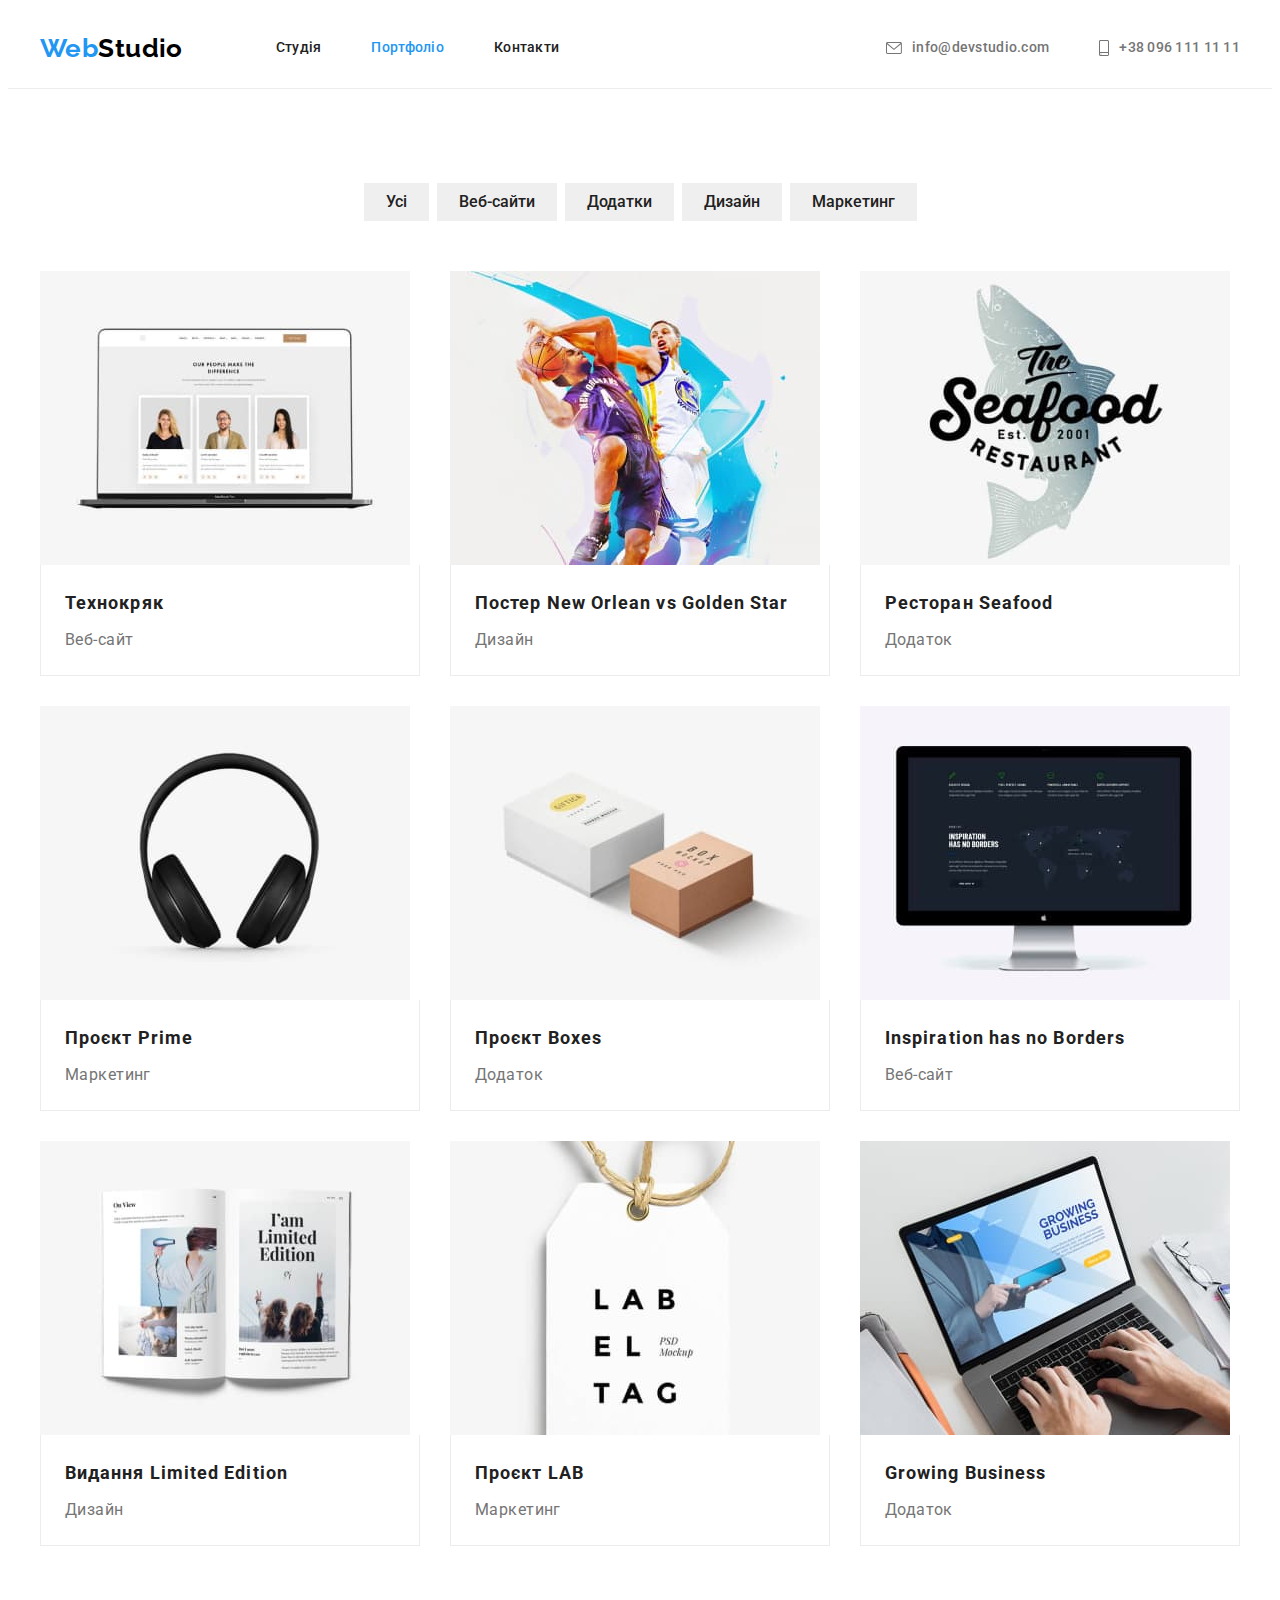
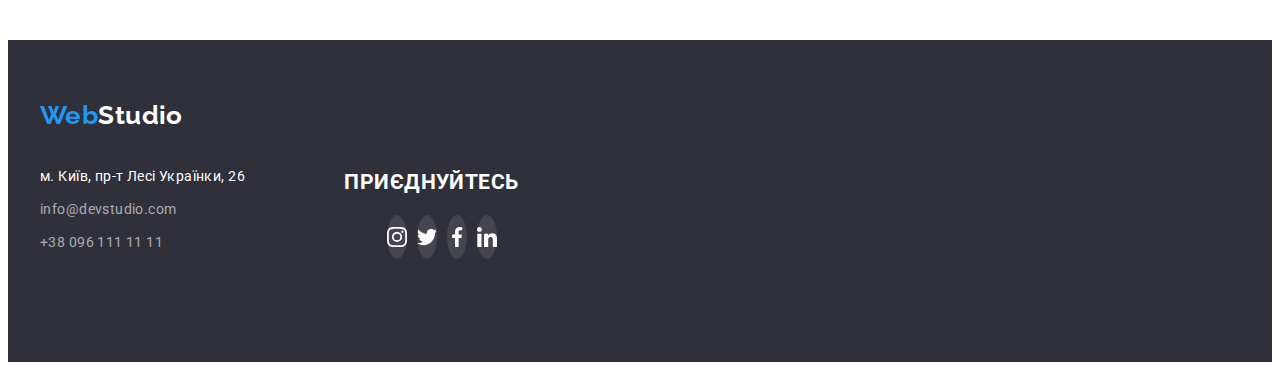
==== commit 64913f80: "оновлює стилі класи для сайту" ====
--- a/portfolio.html
+++ b/portfolio.html
@@ -40,24 +40,18 @@
         </nav>
         <ul class="contacts-head">
           <li>
-            <div class="contacts-icon">
-              <svg class="svg-icon" width="16" height="12">
-                <use href="./images/icons.svg#envelope"></use>
-              </svg>
-              <a class="contacts-mailto" href="mailto:info@devstudio.com"
-                >info@devstudio.com</a
-              >
-            </div>
+            <a class="contacts-mailto" href="mailto:info@devstudio.com"
+              ><svg class="svg-icon" width="16" height="12">
+                <use href="./images/icons.svg#envelope"></use></svg
+              >info@devstudio.com</a
+            >
           </li>
           <li>
-            <div class="contacts-icon">
-              <svg class="svg-icon" width="10" height="16">
-                <use href="./images/icons.svg#smartphone"></use>
-              </svg>
-              <a class="contacts-tel" href="tel:+380961111111"
-                >+38 096 111 11 11</a
-              >
-            </div>
+            <a class="contacts-tel" href="tel:+380961111111"
+              ><svg class="svg-icon" width="10" height="16">
+                <use href="./images/icons.svg#smartphone"></use></svg
+              >+38 096 111 11 11</a
+            >
           </li>
         </ul>
       </div>
--- a/css/styles.css
+++ b/css/styles.css
@@ -28,6 +28,11 @@
   --btn-p-box-shadow-one: rgba(0, 0, 0, 0.1);
   --btn-p-box-shadow-two: rgba(0, 0, 0, 0.08);
   --container-project-border: #eeeeee;
+  --hero-gradient: rgba(47, 48, 58, 0.4);
+  --social-link-icon: #afb1b8;
+  --join-in-list: rgba(255, 255, 255, 0.1);
+  --portfolio-item-hover06: rgba(0, 0, 0, 0.06);
+  --portfolio-item-hover16: rgba(0, 0, 0, 0.16);
   --ul-class-gap: 30px;
   --filter-gap: 8px;
 }
@@ -126,20 +131,19 @@
 .contacts-head li:not(:first-child) {
   margin-left: 50px;
 }
-.contacts-icon {
-  display: flex;
+
+.contacts-head .svg-icon {
   align-items: center;
-  margin-top: 0;
-  margin-bottom: 0;
-  padding-left: 0;
-}
-.svg-icon {
-  fill: #757575;
-}
-
-.svg-icon:hover,
-.svg-icon:focus {
-  fill: #2196f3;
+  fill: var(--additional-text);
+  margin-right: 10px;
+}
+.contacts-mailto:hover .svg-icon,
+.contacts-mailto:focus .svg-icon {
+  fill: var(--web-hover-fokus);
+}
+.contacts-tel:hover .svg-icon,
+.contacts-tel:focus .svg-icon {
+  fill: var(--web-hover-fokus);
 }
 .nav-stud,
 .nav-portf,
@@ -168,28 +172,28 @@
 }
 
 .contacts-mailto {
-  display: block;
+  display: flex;
   align-self: center;
+  align-items: center;
   font-weight: 500;
   line-height: 1.14;
   letter-spacing: 0.02em;
   color: var(--additional-text);
   padding: 32px 0;
-  margin-left: 10px;
 }
 .contacts-mailto:hover,
 .contacts-mailto:focus {
   color: var(--web-hover-fokus);
 }
 .contacts-tel {
-  display: block;
+  display: flex;
   align-self: center;
+  align-items: center;
   font-weight: 500;
   line-height: 1.14;
   letter-spacing: 0.02em;
   color: var(--additional-text);
   padding: 32px 0;
-  margin-left: 10px;
 }
 .contacts-tel:hover,
 .contacts-tel:focus {
@@ -208,10 +212,7 @@
   min-height: 600px;
   margin-right: auto;
   margin-left: auto;
-  background-image: linear-gradient(
-      rgba(47, 48, 58, 0.4),
-      rgba(47, 48, 58, 0.4)
-    ),
+  background-image: linear-gradient(var(--hero-gradient), var(--hero-gradient)),
     url(../images/bghero.jpeg);
   background-repeat: no-repeat;
   background-size: cover;
@@ -255,7 +256,7 @@
 }
 .offer-icon {
   justify-content: center;
-  background: #f5f4fa;
+  background: var(--team-background);
   border-radius: 4px;
   padding: 25px 100px;
   margin-bottom: 55px;
@@ -373,28 +374,24 @@
   align-items: center;
   justify-content: center;
   border-radius: 50%;
-  color: #afb1b8;
-  background: #ffffff;
+  color: var(--social-link-icon);
+  background: var(--hero-footer);
 }
 .link-icon:hover,
 .link-icon:focus {
-  background: #2196f3;
-  color: #ffffff;
+  background: var(--web-hover-fokus);
+  color: var(--hero-footer);
 }
 .team-social .svg-icon {
   fill: currentColor;
 }
 /* clients */
 .clients-title {
-  font-family: "Roboto";
-  font-style: normal;
   font-weight: 700;
   font-size: 36px;
-  line-height: 42px;
+  line-height: 1.17;
   text-align: center;
-  letter-spacing: 0.03em;
-
-  color: #212121;
+  color: var(--text-color);
   margin-bottom: 50px;
 }
 .clients-list {
@@ -410,16 +407,31 @@
   margin-left: var(--ul-class-gap);
   box-sizing: border-box;
   justify-content: center;
-  border: 1px solid #afb1b8;
+  border: 1px solid var(--social-link-icon);
   border-radius: 4px;
 }
-.clients-box {
+.clients-lnik {
   width: 100%;
   height: 100%;
   display: flex;
   padding: 16px 32px;
   justify-content: center;
   align-items: center;
+}
+.clients-lnik .svg-icon {
+  fill: var(--additional-text);
+}
+.clients-item:hover,
+.clients-item:focus {
+  fill: var(--web-hover-fokus);
+  border: 1px solid var(--web-hover-fokus);
+  border-radius: 4px;
+}
+.clients-lnik:hover .svg-icon,
+.clients-lnik:focus .svg-icon {
+  fill: var(--web-hover-fokus);
+  border: 1px solid var(--web-hover-fokus);
+  border-radius: 4px;
 }
 /* FOOTER */
 footer {
@@ -494,15 +506,11 @@
 }
 
 .joinin-title {
-  font-family: "Roboto";
-  font-style: normal;
-  font-weight: 700;
-  font-size: 14px;
-  line-height: 16px;
-  letter-spacing: 0.03em;
+  font-weight: 700;
+  line-height: 1.14;
   text-transform: uppercase;
   padding-top: 70px;
-  color: #ffffff;
+  color: var(--hero-footer);
   margin-bottom: 20px;
 }
 .joinin-box .joinin-list {
@@ -527,13 +535,13 @@
   align-items: center;
   justify-content: center;
   border-radius: 50%;
-  color: #ffffff;
-  background: rgba(255, 255, 255, 0.1);
+  color: var(--hero-footer);
+  background: var(--join-in-list);
 }
 .link-icon:hover,
 .link-icon:focus {
-  background: #2196f3;
-  color: #ffffff;
+  background: var(--web-hover-fokus);
+  color: var(--hero-footer);
 }
 .joinin-list .svg-icon {
   fill: currentColor;
@@ -573,6 +581,15 @@
   margin-bottom: 50px;
 }
 
+.portfolio-item a:hover,
+.portfolio-item a:focus {
+  box-sizing: border-box;
+  background: var(--hero-footer);
+  border: 1px solid var(--container-project-border);
+  box-shadow: 0px 1px 1px var(--team-bth-p-box-shadow), 0px 4px 4px var(--portfolio-item-hover06),
+    1px 4px 6px var(--portfolio-item-hover16);
+}
+
 .portfolio {
   display: flex;
   flex-wrap: wrap;
@@ -610,12 +627,3 @@
   color: var(--additional-text);
   padding-bottom: 20px;
 }
-
-.portfolio-item .portfolio-link:hover,
-.portfolio-item .portfolio-link:focus {
-  box-sizing: border-box;
-  background: #ffffff;
-  border: 1px solid #eeeeee;
-  box-shadow: 0px 1px 1px rgba(0, 0, 0, 0.12), 0px 4px 4px rgba(0, 0, 0, 0.06),
-    1px 4px 6px rgba(0, 0, 0, 0.16);
-}
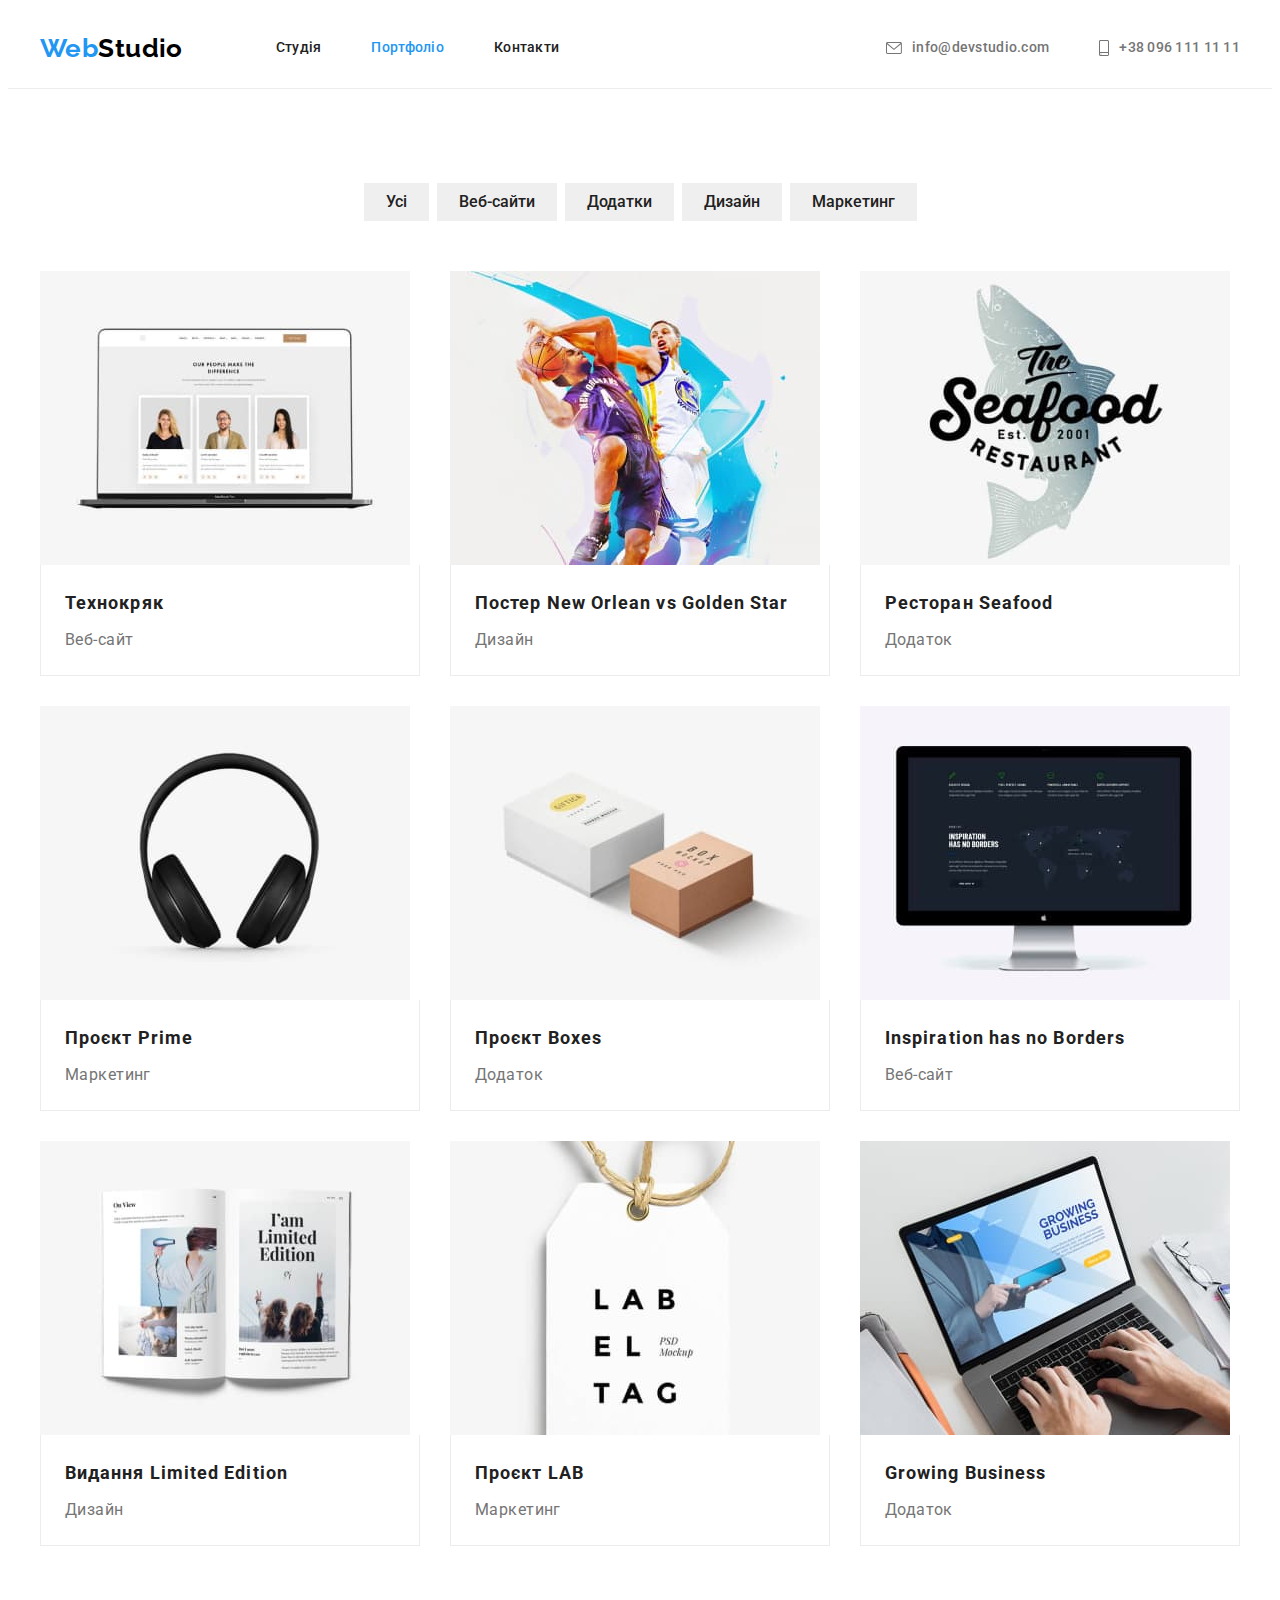
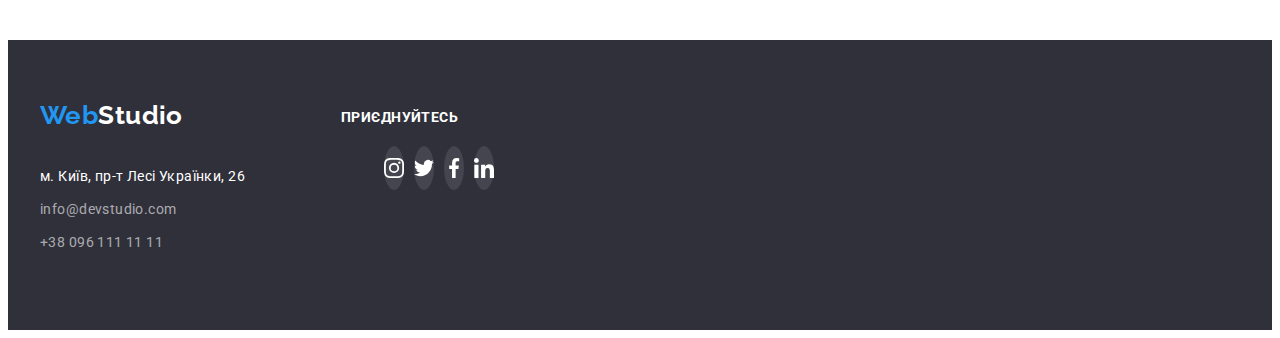
==== commit a14922f2: "оновлює футер та портфоліо" ====
--- a/portfolio.html
+++ b/portfolio.html
@@ -223,60 +223,62 @@
     </main>
     <!-- FOOTER  -->
     <footer class="footer-line">
-      <div class="conteiner adres-joinin">
-        <div class="adres-box">
-          <a class="logo-footer" href="./index.html"
-            ><span class="logo-web">Web</span>Studio</a
-          >
-          <address class="adres-contacs">
-            <ul class="adres">
-              <li class="adres-geo">м. Київ, пр-т Лесі Українки, 26</li>
-              <li class="adres-mail">
-                <a class="adres-mailto" href="mailto:info@devstudio.com"
-                  >info@devstudio.com</a
-                >
-              </li>
-              <li class="adres-mytel">
-                <a class="adres-tel" href="tel:+380961111111"
-                  >+38 096 111 11 11</a
-                >
+      <div class="conteiner">
+        <div class="footer-box">
+          <div class="adres-box">
+            <a class="logo-footer" href="./index.html"
+              ><span class="logo-web">Web</span>Studio</a
+            >
+            <address class="adres-contacs">
+              <ul class="adres">
+                <li class="adres-geo">м. Київ, пр-т Лесі Українки, 26</li>
+                <li class="adres-mail">
+                  <a class="adres-mailto" href="mailto:info@devstudio.com"
+                    >info@devstudio.com</a
+                  >
+                </li>
+                <li class="adres-mytel">
+                  <a class="adres-tel" href="tel:+380961111111"
+                    >+38 096 111 11 11</a
+                  >
+                </li>
+              </ul>
+            </address>
+          </div>
+
+          <div class="joinin-box">
+            <h2 class="joinin-title">приєднуйтесь</h2>
+            <ul class="joinin-list">
+              <li class="joinin-item">
+                <a class="link-icon" href="">
+                  <svg class="svg-icon" width="20" height="20">
+                    <use href="./images/icons.svg#instagram-1"></use>
+                  </svg>
+                </a>
+              </li>
+              <li class="joinin-item">
+                <a class="link-icon" href="">
+                  <svg class="svg-icon" width="20" height="20">
+                    <use href="./images/icons.svg#twitter-1"></use>
+                  </svg>
+                </a>
+              </li>
+              <li class="joinin-item">
+                <a class="link-icon" href="">
+                  <svg class="svg-icon" width="20" height="20">
+                    <use href="./images/icons.svg#facebook-1"></use>
+                  </svg>
+                </a>
+              </li>
+              <li class="joinin-item">
+                <a class="link-icon" href="">
+                  <svg class="svg-icon" width="20" height="20">
+                    <use href="./images/icons.svg#linkedin-1"></use>
+                  </svg>
+                </a>
               </li>
             </ul>
-          </address>
-        </div>
-
-        <div class="joinin-box">
-          <h2 class="joinin-title">приєднуйтесь</h2>
-          <ul class="joinin-list">
-            <li class="joinin-item">
-              <a class="link-icon" href="">
-                <svg class="svg-icon" width="20" height="20">
-                  <use href="./images/icons.svg#instagram-1"></use>
-                </svg>
-              </a>
-            </li>
-            <li class="joinin-item">
-              <a class="link-icon" href="">
-                <svg class="svg-icon" width="20" height="20">
-                  <use href="./images/icons.svg#twitter-1"></use>
-                </svg>
-              </a>
-            </li>
-            <li class="joinin-item">
-              <a class="link-icon" href="">
-                <svg class="svg-icon" width="20" height="20">
-                  <use href="./images/icons.svg#facebook-1"></use>
-                </svg>
-              </a>
-            </li>
-            <li class="joinin-item">
-              <a class="link-icon" href="">
-                <svg class="svg-icon" width="20" height="20">
-                  <use href="./images/icons.svg#linkedin-1"></use>
-                </svg>
-              </a>
-            </li>
-          </ul>
+          </div>
         </div>
       </div>
     </footer>
--- a/css/styles.css
+++ b/css/styles.css
@@ -407,32 +407,31 @@
   margin-left: var(--ul-class-gap);
   box-sizing: border-box;
   justify-content: center;
+}
+.clients-list .clients-link {
+  display: flex;
+  padding: 15px 31px;
+  justify-content: center;
+  align-items: center;
   border: 1px solid var(--social-link-icon);
   border-radius: 4px;
 }
-.clients-lnik {
-  width: 100%;
-  height: 100%;
-  display: flex;
-  padding: 16px 32px;
-  justify-content: center;
-  align-items: center;
-}
-.clients-lnik .svg-icon {
-  fill: var(--additional-text);
-}
-.clients-item:hover,
-.clients-item:focus {
+.clients-link:hover,
+.clients-link:focus {
   fill: var(--web-hover-fokus);
   border: 1px solid var(--web-hover-fokus);
   border-radius: 4px;
 }
-.clients-lnik:hover .svg-icon,
-.clients-lnik:focus .svg-icon {
+.clients-link:hover .svg-icon,
+.clients-link:focus .svg-icon {
   fill: var(--web-hover-fokus);
   border: 1px solid var(--web-hover-fokus);
   border-radius: 4px;
 }
+.clients-link .svg-icon {
+  fill: var(--additional-text);
+}
+
 /* FOOTER */
 footer {
   background: var(--hero-footer-background);
@@ -486,20 +485,19 @@
 .adres-mytel {
   padding-bottom: 60px;
 }
-.conteiner .adres-joinin {
+.conteiner .footer-box {
+  justify-content: start;
   display: flex;
   margin: 0;
   padding: 0;
 }
 .conteiner .adres-box {
-  display: inline-block;
   width: 231px;
   margin: 0;
   padding: 0;
   margin-right: 70px;
 }
 .conteiner .joinin-box {
-  display: inline-block;
   width: 206px;
   margin: 0;
   padding: 0;
@@ -507,6 +505,7 @@
 
 .joinin-title {
   font-weight: 700;
+  font-size: 14px;
   line-height: 1.14;
   text-transform: uppercase;
   padding-top: 70px;
@@ -524,7 +523,6 @@
   flex-basis: calc((100%-30px) / 4);
   max-width: 44px;
   min-height: 44px;
-  margin-left: 0;
   margin-right: 10px;
 }
 
@@ -581,12 +579,13 @@
   margin-bottom: 50px;
 }
 
-.portfolio-item a:hover,
-.portfolio-item a:focus {
+.portfolio-link :hover,
+.portfolio-link :focus {
   box-sizing: border-box;
   background: var(--hero-footer);
   border: 1px solid var(--container-project-border);
-  box-shadow: 0px 1px 1px var(--team-bth-p-box-shadow), 0px 4px 4px var(--portfolio-item-hover06),
+  box-shadow: 0px 1px 1px var(--team-bth-p-box-shadow),
+    0px 4px 4px var(--portfolio-item-hover06),
     1px 4px 6px var(--portfolio-item-hover16);
 }
 
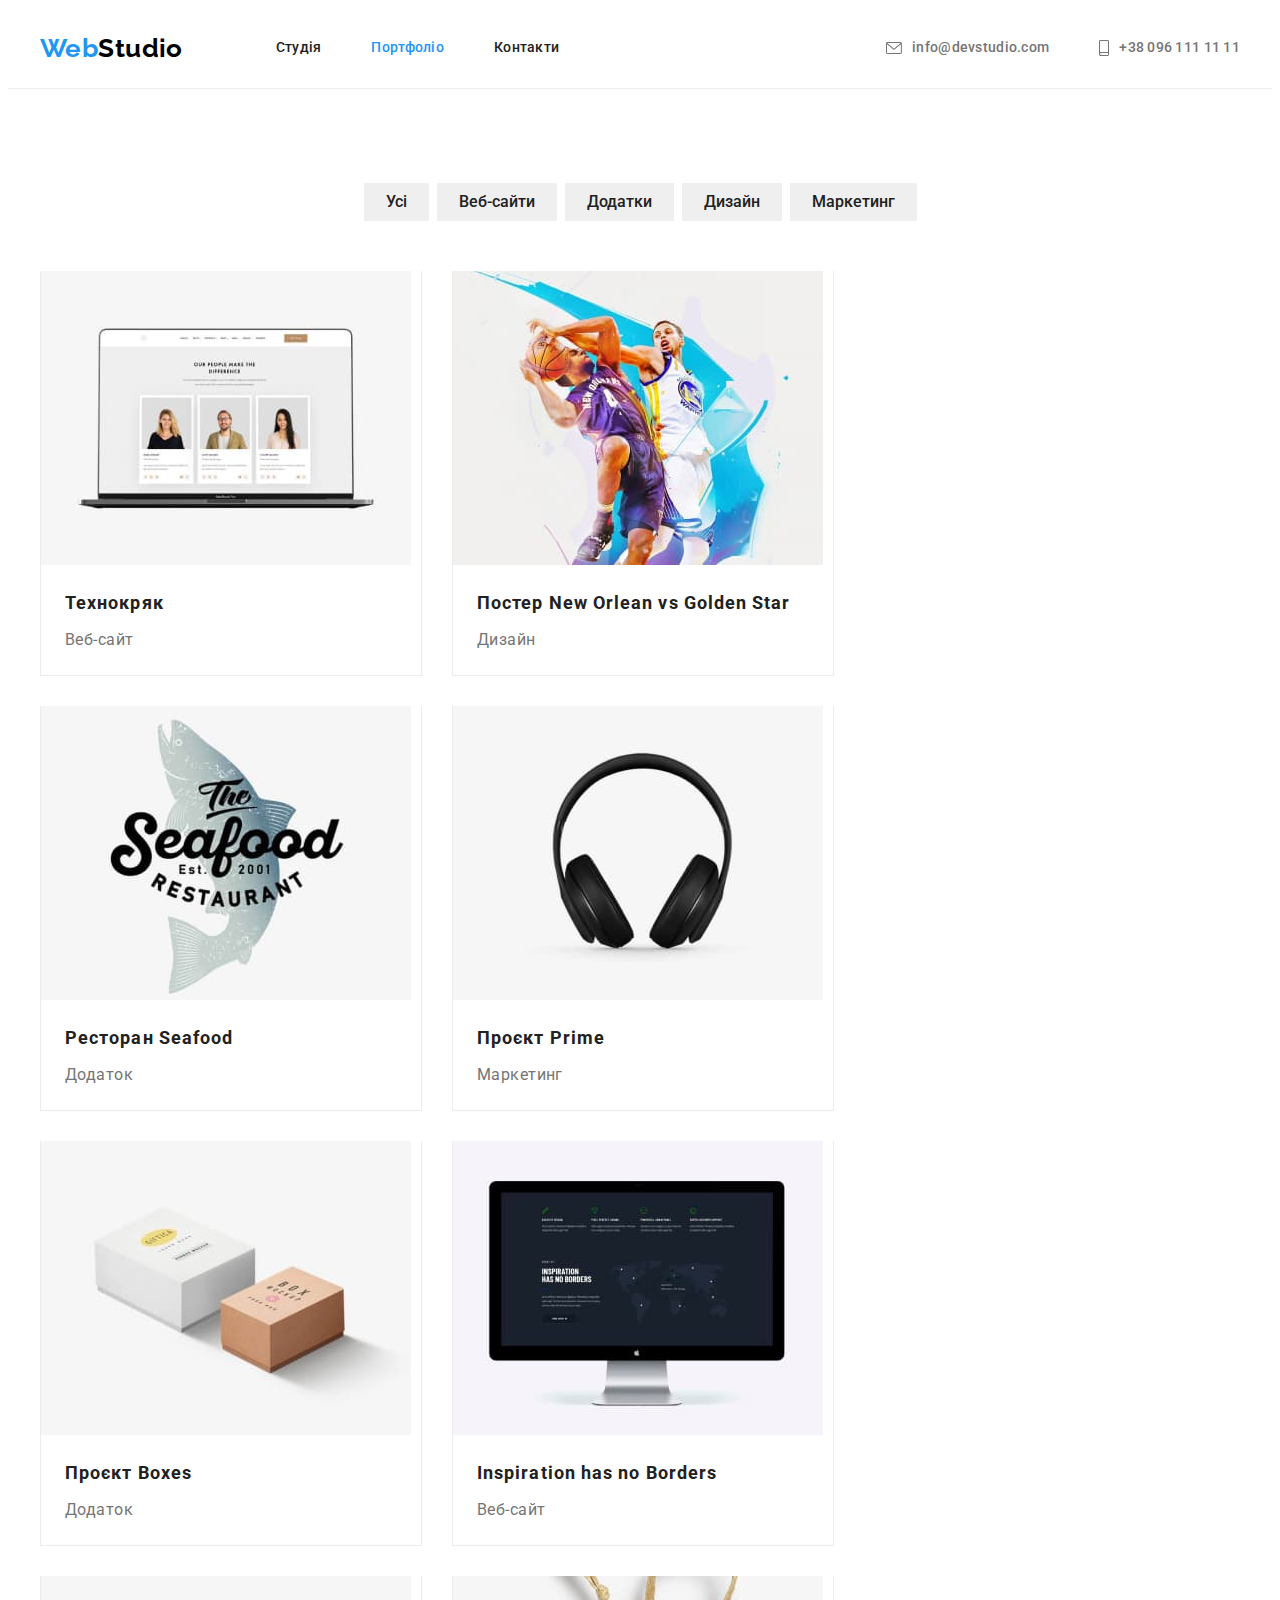
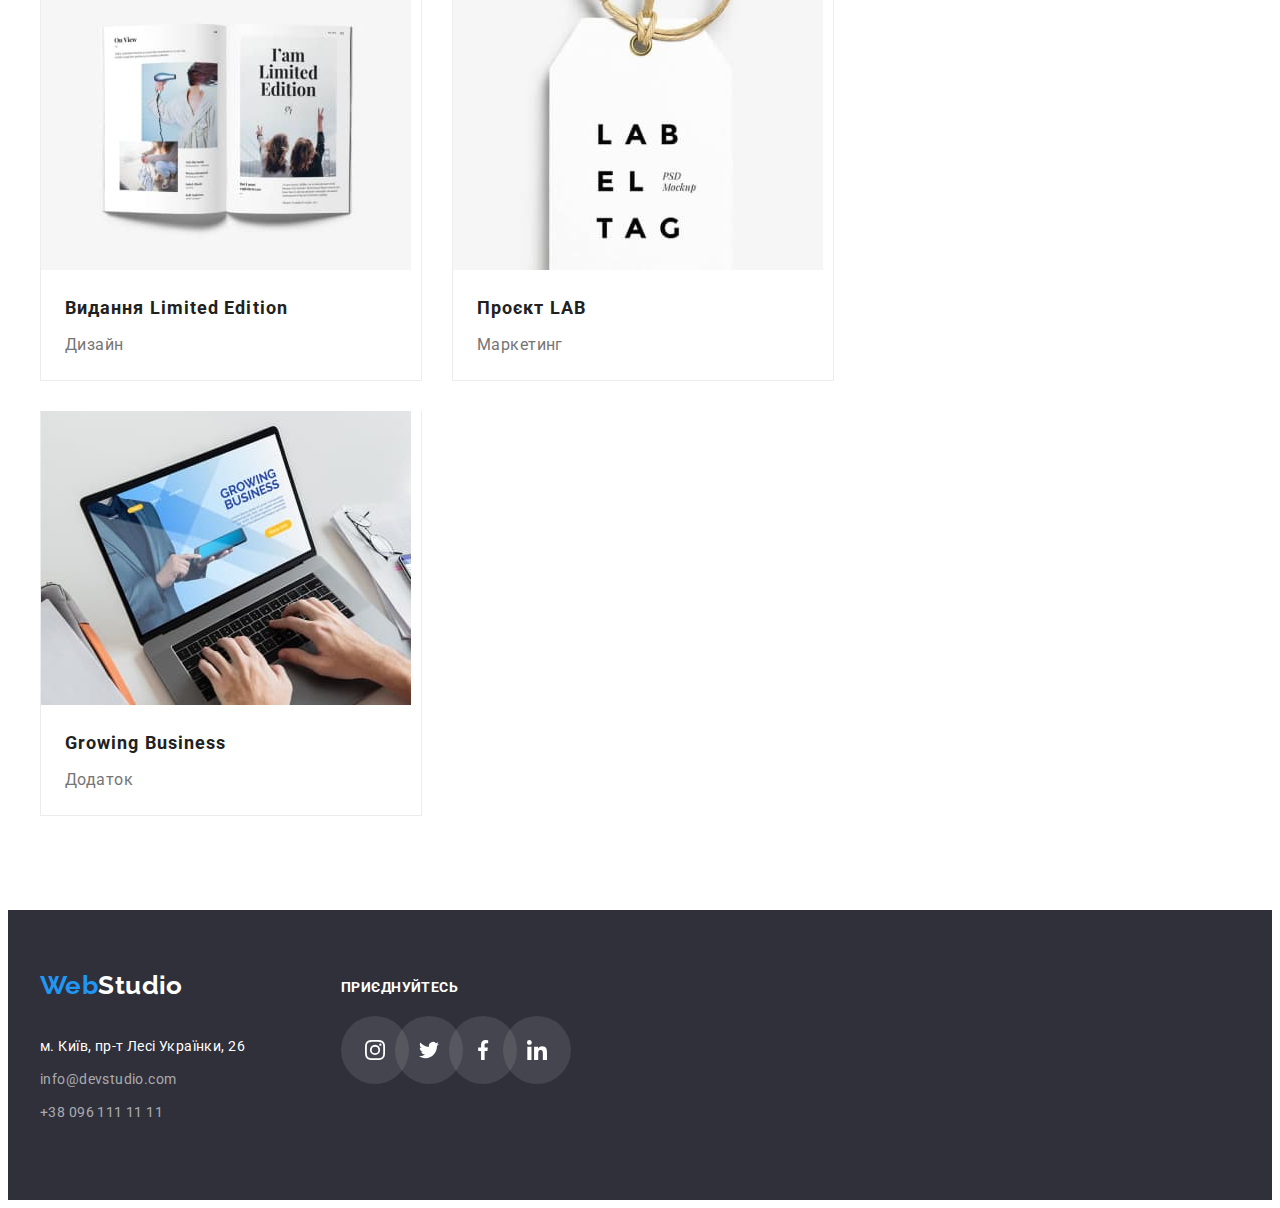
==== commit 7b66b645: "Виправляє помилки футер та портфоліо стилі" ====
--- a/portfolio.html
+++ b/portfolio.html
@@ -82,138 +82,156 @@
           <ul class="portfolio">
             <li class="portfolio-item">
               <a class="portfolio-link" href=""
-                ><img
-                  class="portfolio-img"
-                  src="./images/tehno.jpg"
-                  alt=""
-                  width="370"
-                  height="294"
-                />
-                <div class="portfolio-card">
-                  <h2 class="projects-head">Технокряк</h2>
-                  <p class="projects-text">Веб-сайт</p>
+                ><div class="portfolio-linkbox">
+                  <img
+                    class="portfolio-img"
+                    src="./images/tehno.jpg"
+                    alt=""
+                    width="370"
+                    height="294"
+                  />
+                  <div class="portfolio-card">
+                    <h2 class="projects-head">Технокряк</h2>
+                    <p class="projects-text">Веб-сайт</p>
+                  </div>
                 </div>
               </a>
             </li>
             <li class="portfolio-item">
-              <a class="portfolio-link" href="">
-                <img
-                  class="portfolio-img"
-                  src="./images/orlean.jpg"
-                  alt=""
-                  width="370"
-                  height="294"
-                />
-                <div class="portfolio-card">
-                  <h2 class="projects-head">
-                    Постер New Orlean vs Golden Star
-                  </h2>
-                  <p class="projects-text">Дизайн</p>
+              <a class="portfolio-link" href=""
+                ><div class="portfolio-linkbox">
+                  <img
+                    class="portfolio-img"
+                    src="./images/orlean.jpg"
+                    alt=""
+                    width="370"
+                    height="294"
+                  />
+                  <div class="portfolio-card">
+                    <h2 class="projects-head">
+                      Постер New Orlean vs Golden Star
+                    </h2>
+                    <p class="projects-text">Дизайн</p>
+                  </div>
                 </div>
               </a>
             </li>
             <li class="portfolio-item">
-              <a class="portfolio-link" href="">
-                <img
-                  class="portfolio-img"
-                  src="./images/seafood.jpg"
-                  alt=""
-                  width="370"
-                  height="294"
-                />
-                <div class="portfolio-card">
-                  <h2 class="projects-head">Ресторан Seafood</h2>
-                  <p class="projects-text">Додаток</p>
-                </div></a
-              >
-            </li>
-            <li class="portfolio-item">
-              <a class="portfolio-link" href="">
-                <img
-                  class="portfolio-img"
-                  src="./images/prime.jpg"
-                  alt=""
-                  width="370"
-                  height="294"
-                />
-                <div class="portfolio-card">
-                  <h2 class="projects-head">Проєкт Prime</h2>
-                  <p class="projects-text">Маркетинг</p>
-                </div></a
-              >
-            </li>
-            <li class="portfolio-item">
-              <a class="portfolio-link" href="">
-                <img
-                  class="portfolio-img"
-                  src="./images/boxes.jpg"
-                  alt=""
-                  width="370"
-                  height="294"
-                />
-                <div class="portfolio-card">
-                  <h2 class="projects-head">Проєкт Boxes</h2>
-                  <p class="projects-text">Додаток</p>
-                </div></a
-              >
-            </li>
-            <li class="portfolio-item">
-              <a class="portfolio-link" href="">
-                <img
-                  class="portfolio-img"
-                  src="./images/borders.jpg"
-                  alt=""
-                  width="370"
-                  height="294"
-                />
-                <div class="portfolio-card">
-                  <h2 class="projects-head">Inspiration has no Borders</h2>
-                  <p class="projects-text">Веб-сайт</p>
-                </div></a
-              >
-            </li>
-            <li class="portfolio-item">
-              <a class="portfolio-link" href="">
-                <img
-                  class="portfolio-img"
-                  src="./images/limited.jpg"
-                  alt=""
-                  width="370"
-                  height="294"
-                />
-                <div class="portfolio-card">
-                  <h2 class="projects-head">Видання Limited Edition</h2>
-                  <p class="projects-text">Дизайн</p>
-                </div></a
-              >
-            </li>
-            <li class="portfolio-item">
-              <a class="portfolio-link" href="">
-                <img
-                  class="portfolio-img"
-                  src="./images/lab.jpg"
-                  alt=""
-                  width="370"
-                  height="294"
-                />
-                <div class="portfolio-card">
-                  <h2 class="projects-head">Проєкт LAB</h2>
-                  <p class="projects-text">Маркетинг</p>
-                </div></a
-              >
-            </li>
-            <li class="portfolio-item">
-              <a class="portfolio-link" href="">
-                <img
-                  class="portfolio-img"
-                  src="./images/growing.jpg"
-                  alt=""
-                  width="370"
-                  height="294"
-                />
-                <div class="portfolio-card">
-                  <h2 class="projects-head">Growing Business</h2>
-                  <p class="projects-text">Додаток</p>
+              <a class="portfolio-link" href=""
+                ><div class="portfolio-linkbox">
+                  <img
+                    class="portfolio-img"
+                    src="./images/seafood.jpg"
+                    alt=""
+                    width="370"
+                    height="294"
+                  />
+                  <div class="portfolio-card">
+                    <h2 class="projects-head">Ресторан Seafood</h2>
+                    <p class="projects-text">Додаток</p>
+                  </div>
+                </div></a
+              >
+            </li>
+            <li class="portfolio-item">
+              <a class="portfolio-link" href=""
+                ><div class="portfolio-linkbox">
+                  <img
+                    class="portfolio-img"
+                    src="./images/prime.jpg"
+                    alt=""
+                    width="370"
+                    height="294"
+                  />
+                  <div class="portfolio-card">
+                    <h2 class="projects-head">Проєкт Prime</h2>
+                    <p class="projects-text">Маркетинг</p>
+                  </div>
+                </div></a
+              >
+            </li>
+            <li class="portfolio-item">
+              <a class="portfolio-link" href=""
+                ><div class="portfolio-linkbox">
+                  <img
+                    class="portfolio-img"
+                    src="./images/boxes.jpg"
+                    alt=""
+                    width="370"
+                    height="294"
+                  />
+                  <div class="portfolio-card">
+                    <h2 class="projects-head">Проєкт Boxes</h2>
+                    <p class="projects-text">Додаток</p>
+                  </div>
+                </div></a
+              >
+            </li>
+            <li class="portfolio-item">
+              <a class="portfolio-link" href=""
+                ><div class="portfolio-linkbox">
+                  <img
+                    class="portfolio-img"
+                    src="./images/borders.jpg"
+                    alt=""
+                    width="370"
+                    height="294"
+                  />
+                  <div class="portfolio-card">
+                    <h2 class="projects-head">Inspiration has no Borders</h2>
+                    <p class="projects-text">Веб-сайт</p>
+                  </div>
+                </div></a
+              >
+            </li>
+            <li class="portfolio-item">
+              <a class="portfolio-link" href=""
+                ><div class="portfolio-linkbox">
+                  <img
+                    class="portfolio-img"
+                    src="./images/limited.jpg"
+                    alt=""
+                    width="370"
+                    height="294"
+                  />
+                  <div class="portfolio-card">
+                    <h2 class="projects-head">Видання Limited Edition</h2>
+                    <p class="projects-text">Дизайн</p>
+                  </div>
+                </div></a
+              >
+            </li>
+            <li class="portfolio-item">
+              <a class="portfolio-link" href=""
+                ><div class="portfolio-linkbox">
+                  <img
+                    class="portfolio-img"
+                    src="./images/lab.jpg"
+                    alt=""
+                    width="370"
+                    height="294"
+                  />
+                  <div class="portfolio-card">
+                    <h2 class="projects-head">Проєкт LAB</h2>
+                    <p class="projects-text">Маркетинг</p>
+                  </div>
+                </div></a
+              >
+            </li>
+            <li class="portfolio-item">
+              <a class="portfolio-link" href=""
+                ><div class="portfolio-linkbox">
+                  <img
+                    class="portfolio-img"
+                    src="./images/growing.jpg"
+                    alt=""
+                    width="370"
+                    height="294"
+                  />
+                  <div class="portfolio-card">
+                    <h2 class="projects-head">Growing Business</h2>
+                    <p class="projects-text">Додаток</p>
+                  </div>
                 </div></a
               >
             </li>
--- a/css/styles.css
+++ b/css/styles.css
@@ -425,8 +425,6 @@
 .clients-link:hover .svg-icon,
 .clients-link:focus .svg-icon {
   fill: var(--web-hover-fokus);
-  border: 1px solid var(--web-hover-fokus);
-  border-radius: 4px;
 }
 .clients-link .svg-icon {
   fill: var(--additional-text);
@@ -514,16 +512,15 @@
 }
 .joinin-box .joinin-list {
   display: flex;
-  justify-content: center;
-  margin: 0;
-  padding: 0;
-  padding-bottom: 102px;
+  gap: 10px;
+  justify-content: center;
+  margin: 0;
+  padding: 0;
 }
 .joinin-list .joinin-item {
   flex-basis: calc((100%-30px) / 4);
   max-width: 44px;
   min-height: 44px;
-  margin-right: 10px;
 }
 
 .joinin-list .link-icon {
@@ -535,6 +532,7 @@
   border-radius: 50%;
   color: var(--hero-footer);
   background: var(--join-in-list);
+  padding: 12px;
 }
 .link-icon:hover,
 .link-icon:focus {
@@ -579,16 +577,6 @@
   margin-bottom: 50px;
 }
 
-.portfolio-link :hover,
-.portfolio-link :focus {
-  box-sizing: border-box;
-  background: var(--hero-footer);
-  border: 1px solid var(--container-project-border);
-  box-shadow: 0px 1px 1px var(--team-bth-p-box-shadow),
-    0px 4px 4px var(--portfolio-item-hover06),
-    1px 4px 6px var(--portfolio-item-hover16);
-}
-
 .portfolio {
   display: flex;
   flex-wrap: wrap;
@@ -604,13 +592,19 @@
   margin-left: var(--ul-class-gap);
   margin-bottom: var(--ul-class-gap);
   align-content: center;
-}
-
-.portfolio-card {
-  padding: 20px 24px 0 24px;
   border-right: 1px solid var(--headline-border-bottom);
   border-bottom: 1px solid var(--headline-border-bottom);
   border-left: 1px solid var(--headline-border-bottom);
+}
+
+.portfolio-linkbox:hover,
+.portfolio-linkbox:focus {
+  box-shadow: 0px 1px 1px var(--team-bth-p-box-shadow),
+    0px 4px 4px var(--portfolio-item-hover06),
+    1px 4px 6px var(--portfolio-item-hover16);
+}
+.portfolio-card {
+  padding: 20px 24px 0 24px;
 }
 .projects-head {
   font-weight: 700;
